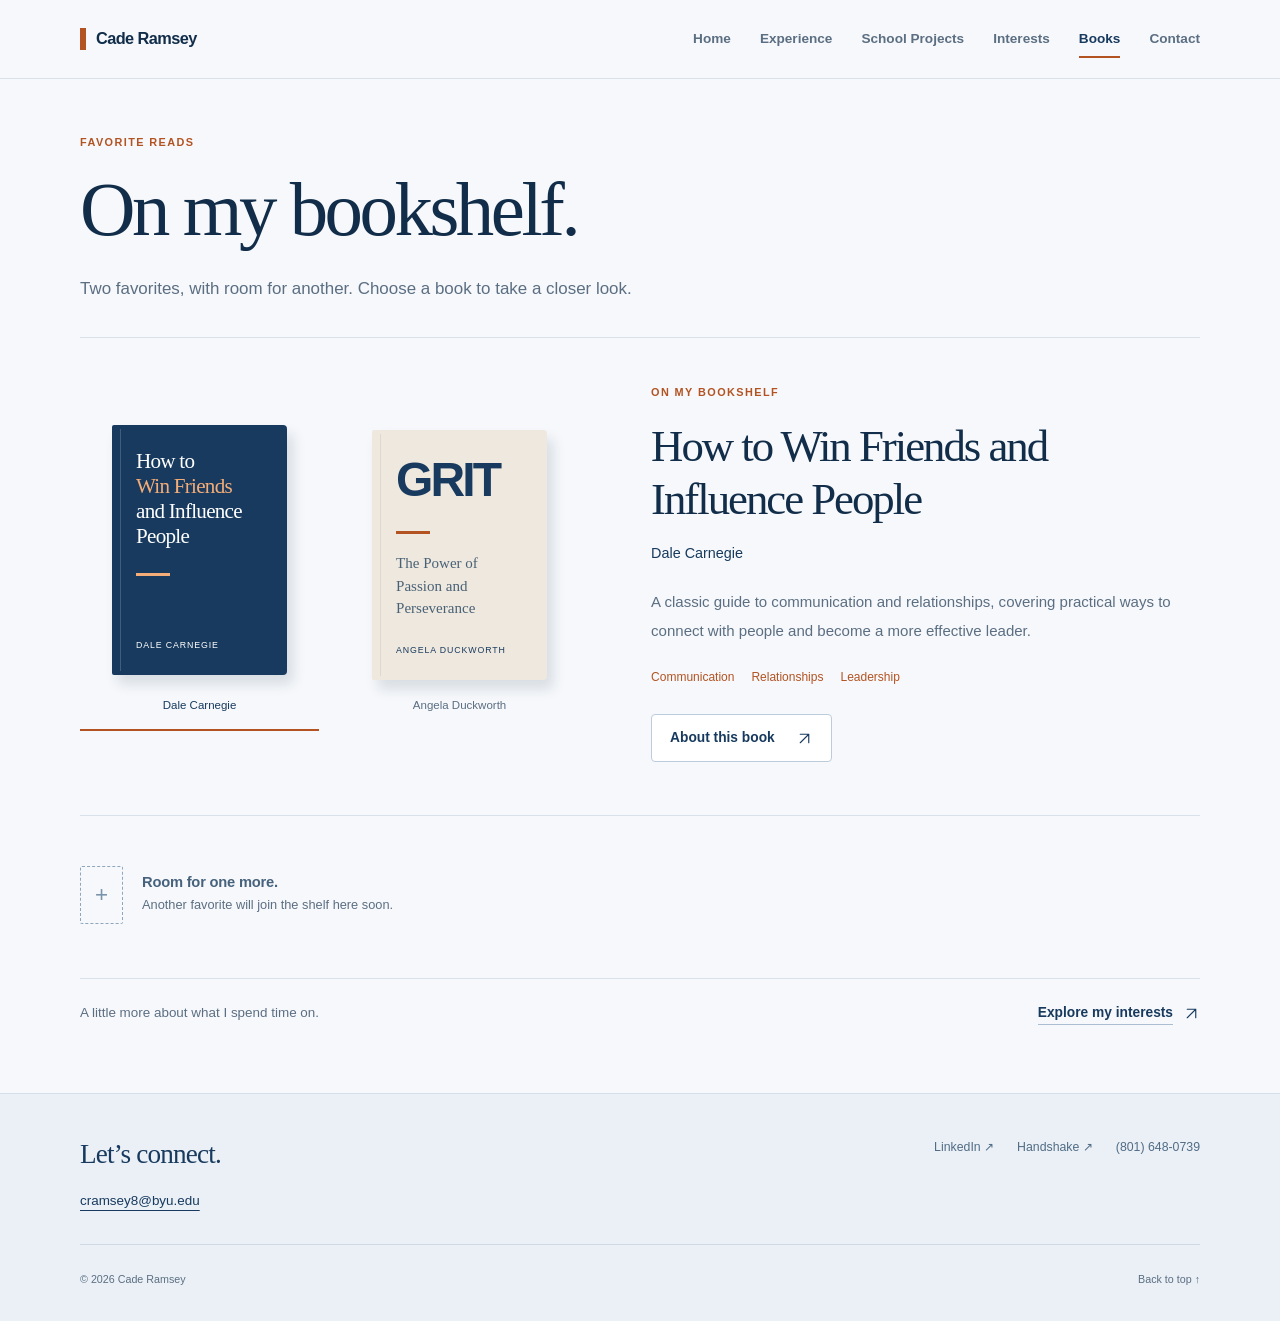
==== books.html @ 403efa2a "Add School Projects page with four placeholders and site navigation" ====
<!doctype html>
<html lang="en">
<head>
  <meta charset="utf-8">
  <meta name="viewport" content="width=device-width, initial-scale=1">
  <meta name="theme-color" content="#f6f8fb">
  <meta name="description" content="Favorite books from Cade Ramsey’s bookshelf, including How to Win Friends and Influence People and Grit.">
  <title>Books | Cade Ramsey</title>
  <link rel="stylesheet" href="styles.css?v=school-projects">
  <script src="site.js" defer></script>
</head>
<body>
  <a class="skip-link" href="#main-content">Skip to content</a>
  <header class="site-header" id="top">
    <div class="wrap header-inner">
      <a class="wordmark" href="index.html" aria-label="Cade Ramsey, home">Cade Ramsey</a>
      <button class="menu-toggle" type="button" data-menu-toggle aria-controls="site-navigation" aria-expanded="false"><span data-menu-label>Menu</span><svg class="menu-icon" viewBox="0 0 24 24" fill="none" stroke="currentColor" stroke-width="1.7" aria-hidden="true"><path d="M4 8h16"/><path d="M4 16h16"/></svg></button>
      <nav class="site-nav" id="site-navigation" aria-label="Main navigation">
          <a href="index.html">Home</a>
          <a href="experience.html">Experience</a>
          <a href="school-projects.html">School Projects</a>
          <a href="interests.html">Interests</a>
          <a href="books.html" aria-current="page">Books</a>
          <a href="#contact">Contact</a>
      </nav>
    </div>
  </header>
  <main class="wrap page-main" id="main-content">
    <div class="page-intro"><p class="eyebrow">Favorite reads</p><h1>On my bookshelf.</h1><p class="lead">Two favorites, with room for another. Choose a book to take a closer look.</p></div>
    <div class="books-layout" data-book-tabs>
      <div class="book-options" role="tablist" aria-label="Choose a favorite book">
        <button class="book-choice" type="button" id="carnegie-tab" role="tab" aria-controls="carnegie-panel" aria-selected="true" tabindex="0" aria-label="How to Win Friends and Influence People by Dale Carnegie"><span class="book-art carnegie-art" aria-hidden="true"><span class="book-cover-title">How to<br><em>Win Friends</em><br>and Influence<br>People</span><span class="cover-lines"></span><span class="book-cover-author">Dale Carnegie</span></span><span>Dale Carnegie</span></button>
        <button class="book-choice" type="button" id="grit-tab" role="tab" aria-controls="grit-panel" aria-selected="false" tabindex="-1" aria-label="Grit by Angela Duckworth"><span class="book-art grit-art" aria-hidden="true"><span class="grit-cover-title">GRIT</span><span class="cover-lines"></span><span class="grit-cover-subtitle">The Power of Passion and Perseverance</span><span class="book-cover-author">Angela Duckworth</span></span><span>Angela Duckworth</span></button>
      </div>
      <div class="book-panels">
        <section class="book-panel" id="carnegie-panel" role="tabpanel" aria-labelledby="carnegie-tab" tabindex="0"><p class="eyebrow">On my bookshelf</p><h2 id="carnegie-title">How to Win Friends and Influence People</h2><p class="book-author">Dale Carnegie</p><p class="book-description">A classic guide to communication and relationships, covering practical ways to connect with people and become a more effective leader.</p><ul class="book-themes" aria-label="Book themes"><li>Communication</li><li>Relationships</li><li>Leadership</li></ul><a class="button button-light" href="https://www.simonandschuster.com/books/How-to-Win-Friends-and-Influence-People/Dale-Carnegie/Dale-Carnegie-Books/9781982171452" target="_blank" rel="noopener noreferrer" aria-label="Read about How to Win Friends and Influence People">About this book <svg class="icon-arrow" viewBox="0 0 24 24" fill="none" stroke="currentColor" stroke-width="1.6" stroke-linecap="round" stroke-linejoin="round" aria-hidden="true"><path d="M6 18 18 6M6 6h12v12"/></svg></a></section>
        <section class="book-panel" id="grit-panel" role="tabpanel" aria-labelledby="grit-tab" tabindex="0"><p class="eyebrow">On my bookshelf</p><h2 id="grit-title">Grit</h2><p class="book-author">Angela Duckworth</p><p class="book-subtitle">The Power of Passion and Perseverance</p><p class="book-description">Angela Duckworth explores how passion and sustained effort shape progress toward long-term goals. The book brings together research and stories about perseverance.</p><ul class="book-themes" aria-label="Book themes"><li>Perseverance</li><li>Purpose</li><li>Growth</li></ul><a class="button button-light" href="https://www.angeladuckworth.com/grit/" target="_blank" rel="noopener noreferrer" aria-label="Read about Grit">About this book <svg class="icon-arrow" viewBox="0 0 24 24" fill="none" stroke="currentColor" stroke-width="1.6" stroke-linecap="round" stroke-linejoin="round" aria-hidden="true"><path d="M6 18 18 6M6 6h12v12"/></svg></a></section>
      </div>
    </div>
    <div class="book-placeholder"><div class="placeholder-book" aria-hidden="true">+</div><div><h2 id="next-book-title">Room for one more.</h2><p>Another favorite will join the shelf here soon.</p></div></div>
    <div class="page-crosslink"><p>A little more about what I spend time on.</p><a class="text-link" href="interests.html"><span>Explore my interests</span><svg class="icon-arrow" viewBox="0 0 24 24" fill="none" stroke="currentColor" stroke-width="1.6" stroke-linecap="round" stroke-linejoin="round" aria-hidden="true"><path d="M6 18 18 6M6 6h12v12"/></svg></a></div>
  </main>
  <footer class="site-footer" id="contact">
    <div class="wrap">
      <div class="footer-main">
        <div><p class="footer-title">Let’s connect.</p><a class="footer-email" href="mailto:cramsey8@byu.edu">cramsey8@byu.edu</a></div>
        <nav class="footer-links" aria-label="Contact links"><a href="https://www.linkedin.com/in/cade-ramsey" target="_blank" rel="noopener noreferrer">LinkedIn ↗</a><a href="https://byu.joinhandshake.com/profiles/m2m9yj" target="_blank" rel="noopener noreferrer">Handshake ↗</a><a href="tel:+18016480739">(801) 648-0739</a></nav>
      </div>
      <div class="footer-bottom"><span>© 2026 Cade Ramsey</span><a href="#top">Back to top ↑</a></div>
    </div>
  </footer>
  <div class="toast" data-toast role="status" aria-live="polite" aria-atomic="true" hidden></div>
</body>
</html>
---- styles.css ----
/* Cade Ramsey — shared styles for the four-page portfolio. */
:root {
  --paper: #f6f8fb;
  --white: #fff;
  --ink: #183a5e;
  --deep: #112d49;
  --body: #334b61;
  --muted: #5b6e82;
  --line: #d9e1ea;
  --blue: #e8eff7;
  --accent: #b35322;
  --accent-light: #f4ad78;
  --serif: Georgia, "Times New Roman", serif;
  --sans: -apple-system, BlinkMacSystemFont, "Segoe UI", sans-serif;
}
* { box-sizing: border-box; }
html { scroll-behavior: smooth; scroll-padding-top: 100px; }
body { margin: 0; background: var(--paper); color: var(--body); font-family: var(--sans); font-size: 16px; line-height: 1.7; -webkit-font-smoothing: antialiased; }
button, input { font: inherit; }
button, a { -webkit-tap-highlight-color: transparent; }
a { color: inherit; text-decoration-thickness: 1px; text-underline-offset: 5px; }
button { color: inherit; }
button:not(:disabled), summary { cursor: pointer; }
button:disabled { cursor: default; }
img, svg { display: block; max-width: 100%; }
[hidden] { display: none !important; }
::selection { background: #f8dcc6; color: var(--deep); }
:focus-visible { outline: 2px solid var(--accent); outline-offset: 5px; }
.wrap { width: min(1120px, calc(100% - 64px)); margin-inline: auto; }
.skip-link { position: fixed; left: 20px; top: -90px; z-index: 100; padding: 10px 16px; background: var(--white); border: 1px solid var(--ink); }
.skip-link:focus { top: 12px; }
.site-header { position: sticky; top: 0; z-index: 30; background: rgba(246,248,251,.97); border-bottom: 1px solid var(--line); transition: box-shadow .2s; }
.site-header.is-scrolled { box-shadow: 0 3px 16px rgba(17,45,73,.045); }
.header-inner { min-height: 78px; display: flex; align-items: center; justify-content: space-between; gap: 32px; }
.wordmark { display: inline-flex; align-items: center; gap: 10px; color: var(--deep); text-decoration: none; font-size: 1.02rem; font-weight: 720; letter-spacing: -.035em; white-space: nowrap; }
.wordmark::before { content: ""; width: 6px; height: 22px; background: var(--accent); }
.site-nav { display: flex; align-items: center; gap: 29px; }
.site-nav a { position: relative; padding: 25px 0; color: var(--muted); text-decoration: none; font-size: .85rem; font-weight: 550; }
.site-nav a::after { content: ""; position: absolute; left: 0; right: 0; bottom: 18px; height: 2px; background: var(--accent); transform: scaleX(0); transform-origin: left; transition: transform .2s; }
.site-nav a:hover, .site-nav a[aria-current="page"] { color: var(--ink); }
.site-nav a:hover::after, .site-nav a[aria-current="page"]::after { transform: scaleX(1); }
.menu-toggle { display: none; align-items: center; gap: 9px; padding: 8px 0 8px 12px; border: 0; background: transparent; color: var(--ink); font-size: .83rem; }
.menu-toggle svg { width: 19px; height: 19px; }
.menu-icon path { transform-origin: center; transition: transform .2s; }
.menu-toggle[aria-expanded="true"] .menu-icon path:first-child { transform: translateY(4px) rotate(45deg); }
.menu-toggle[aria-expanded="true"] .menu-icon path:last-child { transform: translateY(-4px) rotate(-45deg); }
.eyebrow { margin: 0 0 18px; color: var(--accent); font-size: .68rem; font-weight: 750; text-transform: uppercase; letter-spacing: .13em; }
h1, h2, h3, p { margin-top: 0; }
h1, h2 { color: var(--deep); font-family: var(--serif); font-weight: 400; letter-spacing: -.045em; }
h1 { margin-bottom: 22px; font-size: clamp(3.1rem, 6.5vw, 5.6rem); line-height: 1.06; }
h2 { font-size: clamp(1.9rem, 3.7vw, 2.7rem); line-height: 1.18; }
h3 { color: var(--ink); font-size: 1.08rem; font-weight: 650; letter-spacing: -.02em; line-height: 1.4; }
.lead { color: var(--muted); font-size: 1.06rem; line-height: 1.85; }
.text-link, .arrow-link { display: inline-flex; align-items: center; gap: 10px; color: var(--ink); font-size: .86rem; font-weight: 650; text-decoration: none; }
.text-link span:first-child { border-bottom: 1px solid #abbdd0; }
.icon-arrow { width: 17px; height: 17px; flex: 0 0 17px; transition: transform .2s; }
a:hover > .icon-arrow, button:hover > .icon-arrow { transform: translate(3px, -2px); }
.button { display: inline-flex; align-items: center; justify-content: center; gap: 21px; min-height: 47px; padding: 11px 18px; border: 1px solid var(--ink); border-radius: 4px; background: var(--ink); color: white; font-size: .86rem; font-weight: 650; text-decoration: none; transition: background .2s, transform .2s, box-shadow .2s; }
.button:hover { background: var(--deep); box-shadow: 0 4px 0 #e2e9f1; transform: translateY(-2px); }
.button:active { transform: translateY(0); box-shadow: none; }
.button-light { background: white; color: var(--ink); border-color: #bdccdb; }
.button-light:hover { background: #eef3f8; }
.button-orange { background: var(--accent-light); border-color: var(--accent-light); color: var(--deep); }
.button-orange:hover { background: #ffbf8f; box-shadow: 0 4px 0 rgba(0,0,0,.12); }
.home-hero { display: grid; grid-template-columns: minmax(0, 1.15fr) minmax(0, .85fr); gap: clamp(40px, 7vw, 96px); align-items: center; padding: 66px 0 52px; }
.home-hero h1 { font-size: clamp(3.6rem, 7vw, 6.2rem); }
.home-hero h1 span { color: var(--ink); }
.home-hero .lead { max-width: 510px; margin-bottom: 26px; font-size: 1rem; }
.home-role { margin: 0 0 18px; color: var(--ink); font-size: 1.16rem; line-height: 1.5; font-weight: 550; letter-spacing: -.02em; }
.portrait { width: min(100%, 380px); min-width: 0; margin: 0; align-self: center; justify-self: end; }
.portrait img { width: 100%; height: auto; max-height: 475px; aspect-ratio: 4 / 5; object-fit: cover; object-position: center 27%; border-radius: 3px; background: #d9e1e8; }
.portrait figcaption { display: flex; justify-content: space-between; gap: 15px; padding-top: 12px; color: var(--muted); font-size: .69rem; }
.portrait figcaption span:last-child { color: var(--accent); }
.home-contact { margin-top: 27px; }
.profile-links { display: flex; flex-wrap: wrap; gap: 10px; }
.profile-link { display: inline-flex; align-items: center; gap: 10px; min-height: 44px; padding: 8px 13px; border: 1px solid var(--line); border-radius: 4px; background: white; color: var(--ink); font-size: .79rem; font-weight: 650; text-decoration: none; transition: border-color .2s, transform .2s; }
.profile-link:hover { border-color: var(--accent); transform: translateY(-2px); }
.brand-icon { width: 23px; height: 23px; flex: 0 0 23px; }
.handshake-icon { border-radius: 3px; }
.direct-contact { display: flex; flex-wrap: wrap; align-items: center; gap: 5px 20px; margin-top: 14px; }
.email-group { display: inline-flex; align-items: center; min-width: 0; }
.direct-link { display: inline-flex; align-items: center; gap: 8px; min-height: 42px; color: var(--muted); font-size: .78rem; text-decoration: none; }
.direct-link:hover { color: var(--ink); text-decoration: underline; }
.direct-link span { overflow-wrap: anywhere; }
.small-icon { width: 16px; height: 16px; flex: 0 0 16px; fill: none; stroke: currentColor; stroke-width: 1.7; stroke-linecap: round; stroke-linejoin: round; }
.copy-email { display: none; align-items: center; justify-content: center; min-width: 43px; min-height: 43px; margin-left: 4px; padding: 8px; border: 0; background: transparent; color: var(--muted); font-size: .67rem; }
.js .copy-email { display: inline-flex; }
.copy-email:hover { color: var(--accent); }
.context-strip { display: grid; grid-template-columns: 1.65fr 1fr 1fr; gap: 28px; margin: 0; padding: 24px 0; border-block: 1px solid var(--line); }
.context-strip dt { margin-bottom: 3px; color: var(--muted); font-size: .66rem; letter-spacing: .07em; text-transform: uppercase; }
.context-strip dd { margin: 0; color: var(--ink); font-size: .89rem; font-weight: 550; }
.home-section { padding-top: 58px; }
.section-heading { display: flex; align-items: end; justify-content: space-between; flex-wrap: wrap; gap: 16px; margin-bottom: 24px; }
.section-heading h2 { margin: 0; }
.section-heading p { margin: 0; color: var(--muted); font-size: .84rem; }
.work-list { border-top: 1px solid var(--line); }
.work-link { display: grid; grid-template-columns: 108px 1fr 24px; align-items: center; gap: 20px; padding: 25px 12px 25px 0; border-bottom: 1px solid var(--line); text-decoration: none; transition: background .2s, padding .2s; }
.work-link:hover { background: var(--blue); padding-left: 12px; }
.work-year { color: var(--muted); font-size: .78rem; }
.work-name { display: block; color: var(--ink); font-size: 1.03rem; font-weight: 650; }
.work-role { display: block; margin-top: 3px; color: var(--muted); font-size: .83rem; }
.elsewhere { display: grid; grid-template-columns: 1fr 1fr; gap: 42px; margin: 48px 0 64px; }
.elsewhere-link { display: block; padding-top: 23px; border-top: 2px solid var(--ink); text-decoration: none; }
.elsewhere-link .eyebrow { margin-bottom: 12px; }
.elsewhere-link h2 { display: flex; align-items: center; justify-content: space-between; gap: 20px; margin-bottom: 12px; font-size: 2rem; }
.elsewhere-link p:last-child { max-width: 390px; margin-bottom: 0; color: var(--muted); font-size: .9rem; }
.elsewhere-link:hover h2 { color: var(--accent); }
.page-main { padding-top: 54px; padding-bottom: 68px; }
.page-intro { max-width: 760px; margin-bottom: 33px; }
.page-intro h1 { font-size: clamp(3rem, 6vw, 4.9rem); }
.page-intro .lead { max-width: 680px; margin-bottom: 0; }
.filter-bar { display: flex; flex-wrap: wrap; align-items: center; justify-content: space-between; gap: 13px 22px; padding: 18px 0; border-block: 1px solid var(--line); }
.filter-options { display: none; flex-wrap: wrap; gap: 5px; }
.js .filter-options { display: flex; }
.filter-button { min-height: 40px; padding: 8px 13px; border: 1px solid transparent; border-radius: 4px; background: transparent; color: var(--muted); font-size: .78rem; font-weight: 550; transition: background .18s, color .18s; }
.filter-button:hover { color: var(--ink); background: var(--blue); }
.filter-button[aria-pressed="true"] { background: var(--ink); color: white; }
.filter-count { color: var(--muted); font-size: .72rem; }
.experience-toolbar { display: flex; align-items: center; justify-content: space-between; gap: 20px; padding-top: 16px; }
.quiet-button { min-height: 40px; padding: 6px 0; border: 0; background: transparent; color: var(--ink); font-size: .75rem; text-decoration: underline; text-underline-offset: 4px; }
[data-expand-all] { display: none; }
.js [data-expand-all] { display: inline-block; }
.experience-list { margin-top: 9px; }
.experience-row { display: grid; grid-template-columns: 185px minmax(0,1fr); gap: 42px; padding: 34px 0 37px; border-bottom: 1px solid var(--line); scroll-margin-top: 105px; }
.role-figure { margin: 0; }
.role-art { padding: 5px 8px; background: var(--blue); border-radius: 3px; }
.role-art svg { width: 100%; height: auto; }
.role-figure figcaption { padding-top: 16px; }
.role-figure strong { display: block; color: var(--ink); font-family: var(--serif); font-size: 2rem; font-weight: 400; line-height: 1.1; }
.role-figure figcaption span { display: block; max-width: 180px; margin-top: 6px; color: var(--muted); font-size: .73rem; line-height: 1.6; }
.role-head { display: flex; align-items: start; justify-content: space-between; flex-wrap: wrap; gap: 9px 22px; }
.role-org { margin-bottom: 6px; color: var(--accent); font-size: .77rem; font-weight: 650; }
.role-head h2 { margin: 0; font-size: clamp(1.45rem, 2.4vw, 2rem); line-height: 1.22; }
.role-dates { padding-top: 2px; color: var(--muted); font-size: .74rem; white-space: nowrap; }
.role-location { margin: 9px 0 16px; color: var(--muted); font-size: .72rem; }
.role-intro { max-width: 760px; margin-bottom: 14px; color: #50667c; font-size: .91rem; line-height: 1.85; }
details > summary { display: flex; align-items: center; justify-content: space-between; gap: 16px; min-height: 43px; list-style: none; color: var(--ink); font-size: .8rem; font-weight: 650; }
details > summary::-webkit-details-marker { display: none; }
summary .disclosure-icon { width: 16px; height: 16px; flex: 0 0 16px; transition: transform .2s; }
details[open] > summary .disclosure-icon { transform: rotate(45deg); }
.details-body { padding: 13px 0 3px; }
.details-body h3 { margin: 0 0 13px; font-size: .87rem; }
.contributions { padding-left: 18px; margin: 0; color: #52687e; font-size: .84rem; }
.contributions li { margin-bottom: 11px; padding-left: 3px; line-height: 1.8; }
.contributions li::marker { color: var(--accent); }
.contributions strong { color: #334e68; font-weight: 650; }
.skills-used { margin: 16px 0 0; color: var(--muted); font-size: .71rem; line-height: 1.7; }
.skills-used span { color: var(--ink); font-weight: 600; }
.education-block { padding-top: 52px; }
.education-grid { display: grid; grid-template-columns: 1.2fr .8fr; gap: 50px; margin-top: 24px; }
.education-grid h3 { margin-bottom: 7px; }
.education-grid p { color: var(--muted); font-size: .88rem; }
.education-grid .degree { margin-bottom: 5px; color: var(--ink); }
.education-extra { margin-top: 20px; border-top: 1px solid var(--line); }
.education-extra p { margin: 12px 0; font-size: .83rem; }
.tool-list { margin: 16px 0 0; }
.tool-list dt { margin-top: 15px; color: var(--ink); font-size: .76rem; font-weight: 650; }
.tool-list dd { margin: 4px 0 0; color: var(--muted); font-size: .85rem; }
.section-nav { display: flex; flex-wrap: wrap; gap: 24px; padding: 0 0 21px; margin-bottom: 36px; border-bottom: 1px solid var(--line); }
.section-nav a { color: var(--muted); font-size: .8rem; text-decoration: none; }
.section-nav a:hover { color: var(--accent); text-decoration: underline; }
.interest-section { padding-bottom: 48px; scroll-margin-top: 100px; }
.section-copy { max-width: 720px; margin-bottom: 25px; }
.section-copy h2 { margin-bottom: 16px; }
.section-copy p { color: var(--muted); font-size: .93rem; }
.project-list { display: grid; grid-template-columns: repeat(3,minmax(0,1fr)); gap: 22px; margin-top: 23px; }
.project-item { min-width: 0; padding: 0 0 22px; border-bottom: 1px solid #bdccda; }
.project-art { display: grid; place-items: center; height: 147px; margin-bottom: 22px; overflow: hidden; background: #e8eff7; border-radius: 3px; }
.project-art svg { width: 100%; height: 100%; }
.project-item h3 { margin-bottom: 9px; }
.project-item > p { margin-bottom: 12px; color: var(--muted); font-size: .85rem; }
.project-item details p { margin: 4px 0 14px; color: var(--muted); font-size: .84rem; }
.project-item .text-link { margin-top: 14px; font-size: .77rem; }
.school-project-grid { grid-template-columns: repeat(2, minmax(0, 1fr)); gap: 30px 34px; }
.school-project-card .project-art { border: 1px dashed #c6d3e0; background: #edf2f8; }
.school-project-status { display: inline-block; margin-bottom: 8px; color: var(--muted); font-size: .68rem; font-weight: 600; letter-spacing: .07em; text-transform: uppercase; }
.story-grid { display: grid; grid-template-columns: 1.15fr .85fr; gap: 65px; align-items: center; padding-top: 39px; border-top: 1px solid var(--line); }
.story-grid h2 { margin-bottom: 20px; }
.story-grid p { max-width: 590px; color: var(--muted); font-size: .94rem; }
.history-illustration { align-self: end; overflow: hidden; border-radius: 3px; background: var(--blue); }
.history-illustration svg { width: 100%; height: auto; }
.running-section { display: grid; grid-template-columns: 1.15fr .85fr; gap: 60px; align-items: center; padding: 37px 40px; border-radius: 4px; background: var(--ink); color: white; scroll-margin-top: 100px; }
.running-section .eyebrow { color: var(--accent-light); }
.running-section h2 { color: white; margin-bottom: 17px; font-size: 2.4rem; }
.running-section p { margin-bottom: 22px; color: #d7e1ec; font-size: .9rem; }
.running-facts { display: grid; grid-template-columns: 1fr 1fr; gap: 18px; margin: 0; padding-block: 23px; border-block: 1px solid #59728b; }
.running-facts dt { color: #d7e1ec; font-size: .72rem; }
.running-facts dd { margin: 6px 0 0; font-family: var(--serif); font-size: 2.2rem; line-height: 1.1; }
.running-facts dd span { color: #d7e1ec; font-family: var(--sans); font-size: .76rem; }
.running-note { margin: 17px 0 0 !important; font-size: .75rem !important; }
.books-layout { display: grid; grid-template-columns: 1fr 1.1fr; gap: 72px; align-items: center; padding: 30px 0 38px; border-top: 1px solid var(--line); border-bottom: 1px solid var(--line); }
.book-options { display: grid; grid-template-columns: 1fr 1fr; gap: 21px; }
.book-choice { display: flex; flex-direction: column; align-items: center; gap: 16px; min-width: 0; padding: 16px 2px 13px; border: 0; border-bottom: 2px solid transparent; background: transparent; color: var(--muted); font-size: .72rem; text-align: center; transition: border-color .2s, color .2s; }
.book-choice:hover { color: var(--ink); }
.book-choice[aria-selected="true"] { color: var(--ink); border-bottom-color: var(--accent); }
.book-art { position: relative; display: flex; flex-direction: column; width: 175px; height: 250px; max-width: 100%; padding: 24px 20px 22px 24px; border-radius: 2px 4px 4px 2px; box-shadow: 6px 9px 13px rgba(17,45,73,.13); text-align: left; transition: transform .25s; }
.book-art::before { content: ""; position: absolute; left: 8px; top: 4px; bottom: 4px; width: 1px; background: rgba(255,255,255,.18); }
.book-choice:hover .book-art { transform: translateY(-6px); }
.book-choice[aria-selected="true"] .book-art { transform: translateY(-5px); }
.carnegie-art { color: white; background: var(--ink); }
.book-cover-title { font-family: var(--serif); font-size: 1.32rem; line-height: 1.18; letter-spacing: -.035em; }
.book-cover-title em { color: var(--accent-light); font-style: normal; }
.book-cover-author { margin-top: auto; font-family: var(--sans); font-size: .55rem; letter-spacing: .1em; text-transform: uppercase; }
.cover-lines { width: 34px; height: 3px; margin-top: 24px; background: var(--accent-light); }
.grit-art { color: var(--ink); background: #eee8df; }
.grit-art::before { background: rgba(17,45,73,.08); }
.grit-cover-title { color: var(--ink); font-size: 3rem; font-weight: 800; line-height: 1.1; letter-spacing: -.06em; }
.grit-cover-subtitle { margin-top: 18px; color: #496175; font-family: var(--serif); font-size: .94rem; line-height: 1.5; }
.grit-art .cover-lines { background: var(--accent); }
.book-panel { min-width: 0; padding-block: 15px; }
.book-panel h2 { max-width: 520px; margin-bottom: 16px; font-size: clamp(2rem,3.5vw,2.8rem); }
.book-author { color: var(--ink); font-size: .9rem; }
.book-subtitle { color: var(--muted); font-family: var(--serif); font-size: 1.15rem; }
.book-panel .book-description { margin: 22px 0; color: var(--muted); font-size: .94rem; line-height: 1.9; }
.book-themes { display: flex; flex-wrap: wrap; gap: 7px 17px; padding: 0; margin: 0 0 27px; list-style: none; color: var(--accent); font-size: .75rem; }
.books-layout:not(.is-ready) .book-options { display: none; }
.books-layout:not(.is-ready) { grid-template-columns: 1fr; }
.books-layout:not(.is-ready) .book-panel + .book-panel { border-top: 1px solid var(--line); }
.book-placeholder { display: flex; align-items: center; gap: 19px; margin-top: 28px; padding: 22px 0; color: var(--muted); }
.placeholder-book { display: grid; place-items: center; width: 43px; height: 58px; flex: 0 0 43px; border: 1px dashed #8fa6bc; border-radius: 2px; color: #7a93ab; font-size: 1.4rem; font-weight: 300; }
.book-placeholder h2 { margin: 0 0 3px; color: #47627d; font-family: var(--sans); font-size: .92rem; font-weight: 600; letter-spacing: -.015em; }
.book-placeholder p { margin: 0; font-size: .8rem; }
.page-crosslink { display: flex; align-items: center; justify-content: space-between; flex-wrap: wrap; gap: 18px; margin-top: 32px; padding-top: 22px; border-top: 1px solid var(--line); }
.page-crosslink p { margin: 0; color: var(--muted); font-size: .84rem; }
.site-footer { padding: 37px 0 24px; background: #eaf0f6; border-top: 1px solid #d5e0eb; scroll-margin-top: 90px; }
.footer-main { display: flex; align-items: start; justify-content: space-between; gap: 32px; }
.footer-title { margin: 0 0 9px; color: var(--ink); font-family: var(--serif); font-size: 1.7rem; letter-spacing: -.03em; }
.footer-email { color: var(--ink); font-size: .84rem; }
.footer-links { display: flex; flex-wrap: wrap; gap: 12px 23px; margin-top: 6px; }
.footer-links a { color: #516c85; font-size: .77rem; text-decoration: none; }
.footer-links a:hover { color: var(--accent); text-decoration: underline; }
.footer-bottom { display: flex; align-items: center; justify-content: space-between; gap: 20px; margin-top: 30px; padding-top: 17px; border-top: 1px solid #cfdae5; color: var(--muted); font-size: .67rem; }
.footer-bottom a { display: inline-flex; align-items: center; min-height: 35px; color: var(--muted); text-decoration: none; }
.footer-bottom a:hover { color: var(--ink); }
.toast { position: fixed; z-index: 100; left: 50%; bottom: 25px; width: max-content; max-width: calc(100% - 32px); transform: translateX(-50%); padding: 12px 20px; border-radius: 4px; background: var(--deep); color: white; box-shadow: 0 5px 20px rgba(17,45,73,.18); font-size: .82rem; text-align: center; }
@media (max-width: 1000px) {
  .home-hero { gap: 42px; }
  .site-nav { gap: 22px; }
  .experience-row { grid-template-columns: 160px minmax(0,1fr); gap: 28px; }
  .books-layout { gap: 38px; }
  .book-art { width: 155px; padding: 21px 17px 19px 21px; height: 230px; }
  .book-cover-title { font-size: 1.22rem; }
  .story-grid { gap: 38px; }
}
@media (max-width: 800px) {
  .wrap { width: min(1120px, calc(100% - 42px)); }
  .header-inner { min-height: 67px; flex-wrap: wrap; gap: 0 25px; }
  .site-nav { flex: 0 0 100%; gap: 22px; padding-bottom: 12px; flex-wrap: wrap; }
  .site-nav a { padding: 9px 0; }
  .site-nav a::after { bottom: 3px; }
  .js .menu-toggle { display: inline-flex; }
  .js .site-nav { display: none; }
  .js .site-nav.is-open { display: flex; }
  .home-hero { padding-top: 43px; grid-template-columns: minmax(0, 1.1fr) minmax(0, .9fr); gap: 30px; }
  .home-hero h1 { font-size: 4rem; }
  .portrait { align-self: center; }
  .portrait figcaption { flex-direction: column; gap: 2px; }
  .context-strip { grid-template-columns: 1.5fr 1fr; }
  .context-strip > div:last-child { grid-column: 1 / -1; }
  .experience-row { grid-template-columns: 135px minmax(0,1fr); gap: 25px; }
  .project-list { gap: 20px; }
  .education-grid { gap: 30px; }
  .running-section { gap: 30px; padding: 30px; }
  .running-section h2 { font-size: 2rem; }
  .books-layout { grid-template-columns: 1fr; gap: 30px; }
  .book-options { max-width: 430px; width: 100%; margin-inline: auto; }
  .book-art { width: 175px; height: 240px; padding: 23px 20px 21px 24px; }
  .book-cover-title { font-size: 1.3rem; }
  .book-panel { padding-block: 8px; }
}
@media (max-width: 620px) {
  html { scroll-padding-top: 85px; }
  .wrap { width: calc(100% - 40px); }
  .home-hero { grid-template-columns: 1fr; gap: 35px; padding: 37px 0 32px; }
  .home-hero h1 { font-size: clamp(3.2rem, 13vw, 4.3rem); margin-bottom: 20px; }
  .eyebrow { margin-bottom: 15px; font-size: .62rem; }
  .home-role { font-size: 1.08rem; }
  .home-hero .lead { font-size: .95rem; }
  .home-contact { margin-top: 22px; }
  .portrait { width: min(100%, 320px); justify-self: center; }
  .portrait img { aspect-ratio: 1 / 1; object-position: center 22%; }
  .portrait figcaption { flex-direction: row; }
  .context-strip { grid-template-columns: 1fr 1fr; gap: 20px 15px; }
  .context-strip > div:first-child { grid-column: 1 / -1; }
  .context-strip > div:last-child { grid-column: auto; }
  .context-strip dd { font-size: .82rem; }
  .home-section { padding-top: 38px; }
  .section-heading { align-items: start; gap: 12px; margin-bottom: 20px; }
  .section-heading h2 { font-size: 1.9rem; }
  .work-link { grid-template-columns: 1fr 20px; gap: 5px 14px; padding-block: 19px; }
  .work-year { grid-column: 1; font-size: .7rem; }
  .work-link > div { grid-column: 1; }
  .work-link > svg { grid-column: 2; grid-row: 1 / span 2; }
  .work-name { font-size: .95rem; }
  .work-role { font-size: .78rem; }
  .elsewhere { grid-template-columns: 1fr; gap: 30px; margin: 36px 0 45px; }
  .elsewhere-link h2 { font-size: 1.85rem; }
  .page-main { padding-top: 35px; padding-bottom: 45px; }
  .page-intro h1 { font-size: clamp(2.9rem,12vw,3.8rem); }
  .lead { font-size: .97rem; }
  .filter-bar { gap: 11px; padding-block: 14px; }
  .filter-button { padding-inline: 10px; font-size: .74rem; }
  .experience-toolbar { align-items: start; padding-top: 10px; gap: 5px 15px; }
  .experience-toolbar .filter-count { padding-top: 12px; }
  .experience-row { grid-template-columns: 1fr; gap: 21px; padding-block: 27px; }
  .role-figure { display: grid; grid-template-columns: 110px 1fr; align-items: center; gap: 22px; }
  .role-figure figcaption { padding-top: 0; }
  .role-figure strong { font-size: 1.9rem; }
  .role-figure figcaption span { max-width: 200px; font-size: .7rem; }
  .role-head { gap: 9px; }
  .role-head h2 { font-size: 1.55rem; }
  .role-org { font-size: .74rem; }
  .role-dates { font-size: .7rem; }
  .role-intro { font-size: .88rem; }
  .contributions { font-size: .82rem; }
  .education-grid { grid-template-columns: 1fr; gap: 29px; }
  .education-block { padding-top: 35px; }
  .section-nav { gap: 15px 22px; margin-bottom: 28px; }
  .section-nav a { font-size: .75rem; }
  .section-copy p { font-size: .89rem; }
  .project-list { grid-template-columns: 1fr; gap: 29px; }
  .project-art { height: 150px; }
  .project-item > p { font-size: .88rem; }
  .interest-section { padding-bottom: 35px; }
  .story-grid { grid-template-columns: 1fr; gap: 20px; padding-top: 30px; }
  .story-grid h2 { font-size: 2rem; }
  .story-grid p { font-size: .9rem; }
  .history-illustration { max-width: 420px; width: 100%; justify-self: center; }
  .running-section { grid-template-columns: 1fr; gap: 26px; padding: 28px 24px; }
  .running-section h2 { font-size: 2rem; }
  .running-section p { font-size: .87rem; }
  .running-facts { padding-block: 19px; }
  .running-facts dd { font-size: 2rem; }
  .book-options { gap: 12px; }
  .book-art { width: 153px; max-width: 100%; height: 225px; padding: 22px 15px 20px 20px; }
  .book-cover-title { font-size: 1.15rem; }
  .book-cover-author { font-size: .49rem; }
  .grit-cover-title { font-size: 2.65rem; }
  .grit-cover-subtitle { font-size: .85rem; }
  .book-choice { font-size: .65rem; }
  .book-panel h2 { font-size: 2rem; }
  .book-panel .book-description { font-size: .9rem; }
  .book-placeholder { align-items: start; }
  .footer-main { flex-direction: column; gap: 22px; }
  .footer-links { gap: 12px 20px; }
  .footer-bottom { margin-top: 25px; }
}
@media (max-width: 380px) {
  .book-art { padding: 20px 12px 20px 18px; height: 215px; }
  .book-cover-title { font-size: 1.02rem; }
  .book-cover-author { font-size: .45rem; }
  .grit-cover-subtitle { font-size: .79rem; }
}
@media (prefers-reduced-motion: reduce) {
  html { scroll-behavior: auto; }
  *, *::before, *::after { animation-duration: .01ms !important; animation-iteration-count: 1 !important; transition-duration: .01ms !important; }
}
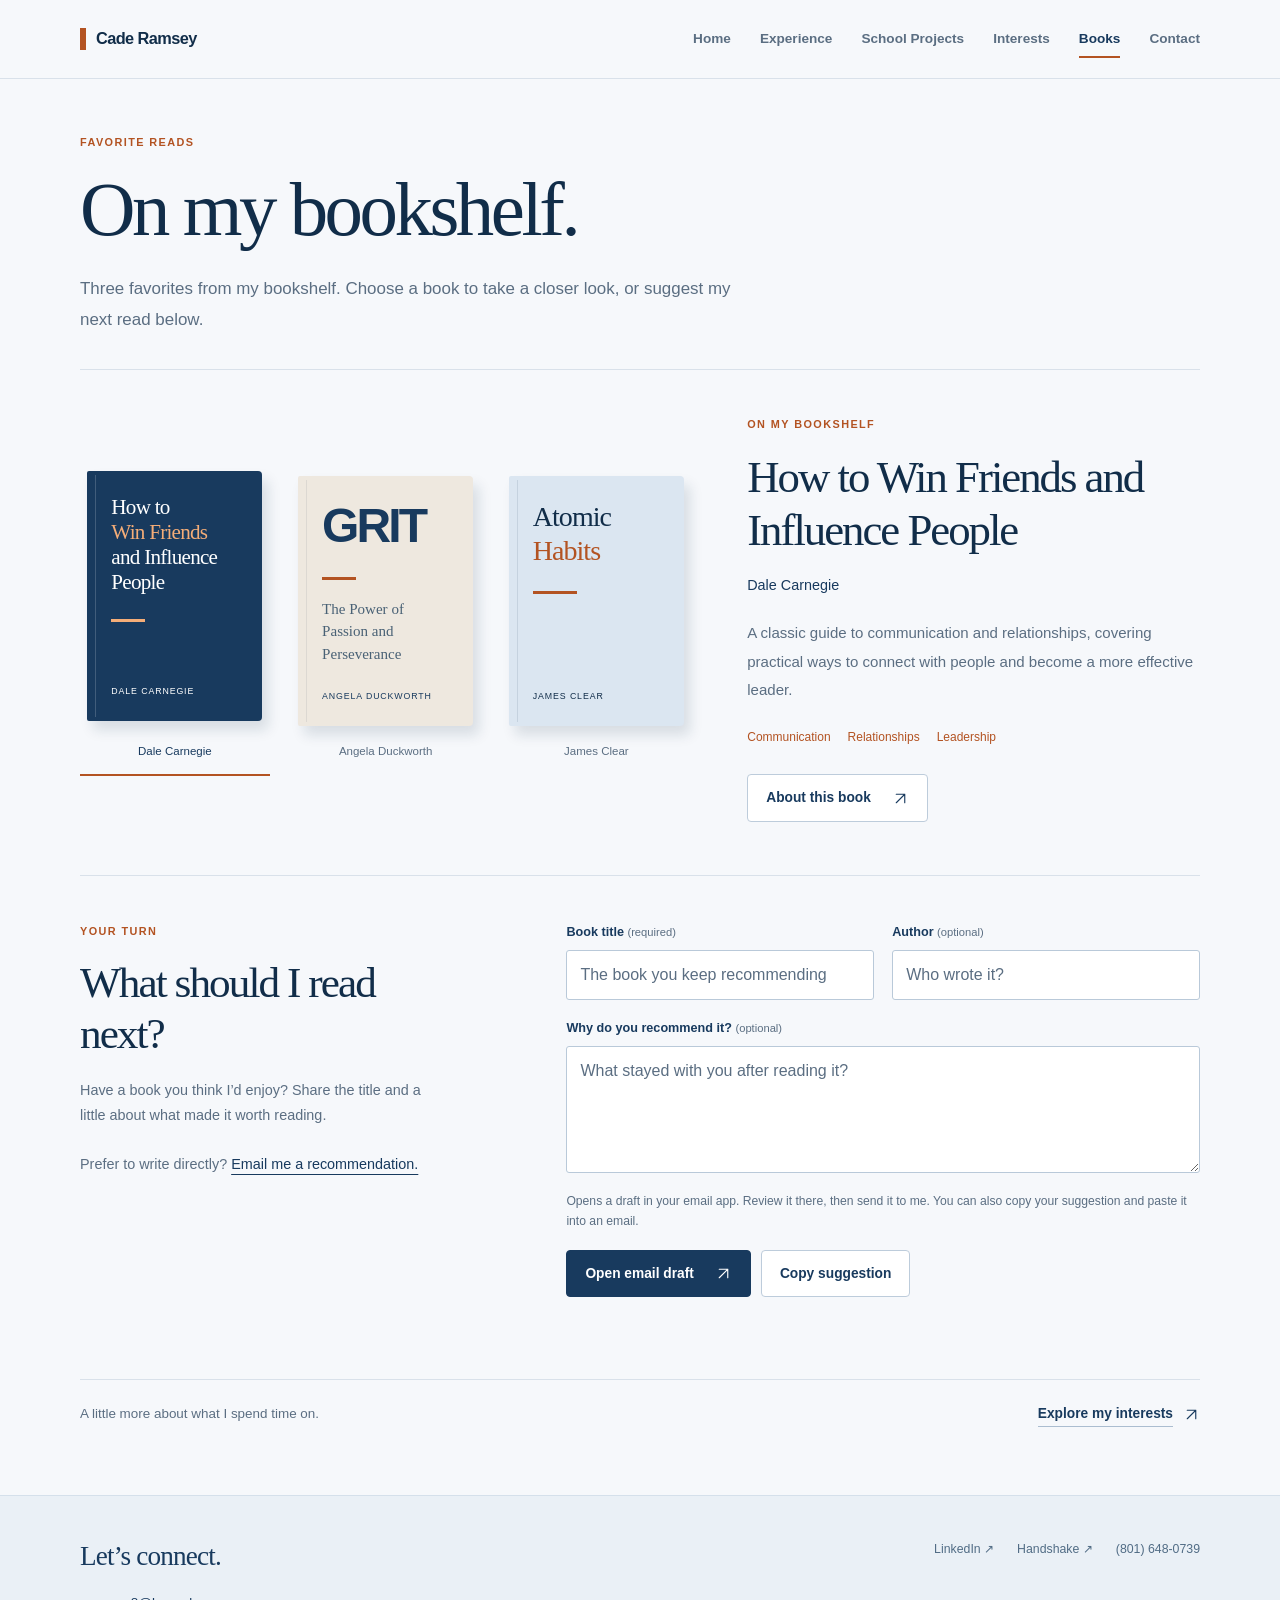
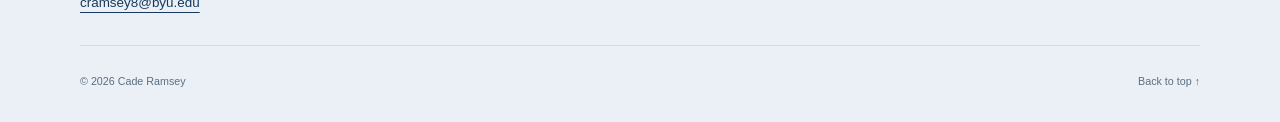
==== commit 77c971c9: "Add Atomic Habits and an email-based book suggestion form" ====
--- a/books.html
+++ b/books.html
@@ -4,10 +4,10 @@
   <meta charset="utf-8">
   <meta name="viewport" content="width=device-width, initial-scale=1">
   <meta name="theme-color" content="#f6f8fb">
-  <meta name="description" content="Favorite books from Cade Ramsey’s bookshelf, including How to Win Friends and Influence People and Grit.">
+  <meta name="description" content="Explore Cade Ramsey’s favorite books: How to Win Friends and Influence People, Grit, and Atomic Habits. Share a suggestion for his next read.">
   <title>Books | Cade Ramsey</title>
-  <link rel="stylesheet" href="styles.css?v=school-projects">
-  <script src="site.js" defer></script>
+  <link rel="stylesheet" href="styles.css?v=books-suggestions">
+  <script src="site.js?v=books-suggestions" defer></script>
 </head>
 <body>
   <a class="skip-link" href="#main-content">Skip to content</a>
@@ -26,18 +26,33 @@
     </div>
   </header>
   <main class="wrap page-main" id="main-content">
-    <div class="page-intro"><p class="eyebrow">Favorite reads</p><h1>On my bookshelf.</h1><p class="lead">Two favorites, with room for another. Choose a book to take a closer look.</p></div>
+    <div class="page-intro"><p class="eyebrow">Favorite reads</p><h1>On my bookshelf.</h1><p class="lead">Three favorites from my bookshelf. Choose a book to take a closer look, or suggest my next read below.</p></div>
     <div class="books-layout" data-book-tabs>
       <div class="book-options" role="tablist" aria-label="Choose a favorite book">
         <button class="book-choice" type="button" id="carnegie-tab" role="tab" aria-controls="carnegie-panel" aria-selected="true" tabindex="0" aria-label="How to Win Friends and Influence People by Dale Carnegie"><span class="book-art carnegie-art" aria-hidden="true"><span class="book-cover-title">How to<br><em>Win Friends</em><br>and Influence<br>People</span><span class="cover-lines"></span><span class="book-cover-author">Dale Carnegie</span></span><span>Dale Carnegie</span></button>
         <button class="book-choice" type="button" id="grit-tab" role="tab" aria-controls="grit-panel" aria-selected="false" tabindex="-1" aria-label="Grit by Angela Duckworth"><span class="book-art grit-art" aria-hidden="true"><span class="grit-cover-title">GRIT</span><span class="cover-lines"></span><span class="grit-cover-subtitle">The Power of Passion and Perseverance</span><span class="book-cover-author">Angela Duckworth</span></span><span>Angela Duckworth</span></button>
+        <button class="book-choice" type="button" id="atomic-habits-tab" role="tab" aria-controls="atomic-habits-panel" aria-selected="false" tabindex="-1" aria-label="Atomic Habits by James Clear"><span class="book-art atomic-art" aria-hidden="true"><span class="book-cover-title">Atomic<br><em>Habits</em></span><span class="cover-lines"></span><span class="book-cover-author">James Clear</span></span><span>James Clear</span></button>
       </div>
       <div class="book-panels">
         <section class="book-panel" id="carnegie-panel" role="tabpanel" aria-labelledby="carnegie-tab" tabindex="0"><p class="eyebrow">On my bookshelf</p><h2 id="carnegie-title">How to Win Friends and Influence People</h2><p class="book-author">Dale Carnegie</p><p class="book-description">A classic guide to communication and relationships, covering practical ways to connect with people and become a more effective leader.</p><ul class="book-themes" aria-label="Book themes"><li>Communication</li><li>Relationships</li><li>Leadership</li></ul><a class="button button-light" href="https://www.simonandschuster.com/books/How-to-Win-Friends-and-Influence-People/Dale-Carnegie/Dale-Carnegie-Books/9781982171452" target="_blank" rel="noopener noreferrer" aria-label="Read about How to Win Friends and Influence People">About this book <svg class="icon-arrow" viewBox="0 0 24 24" fill="none" stroke="currentColor" stroke-width="1.6" stroke-linecap="round" stroke-linejoin="round" aria-hidden="true"><path d="M6 18 18 6M6 6h12v12"/></svg></a></section>
         <section class="book-panel" id="grit-panel" role="tabpanel" aria-labelledby="grit-tab" tabindex="0"><p class="eyebrow">On my bookshelf</p><h2 id="grit-title">Grit</h2><p class="book-author">Angela Duckworth</p><p class="book-subtitle">The Power of Passion and Perseverance</p><p class="book-description">Angela Duckworth explores how passion and sustained effort shape progress toward long-term goals. The book brings together research and stories about perseverance.</p><ul class="book-themes" aria-label="Book themes"><li>Perseverance</li><li>Purpose</li><li>Growth</li></ul><a class="button button-light" href="https://www.angeladuckworth.com/grit/" target="_blank" rel="noopener noreferrer" aria-label="Read about Grit">About this book <svg class="icon-arrow" viewBox="0 0 24 24" fill="none" stroke="currentColor" stroke-width="1.6" stroke-linecap="round" stroke-linejoin="round" aria-hidden="true"><path d="M6 18 18 6M6 6h12v12"/></svg></a></section>
+        <section class="book-panel" id="atomic-habits-panel" role="tabpanel" aria-labelledby="atomic-habits-tab" tabindex="0"><p class="eyebrow">On my bookshelf</p><h2 id="atomic-habits-title">Atomic Habits</h2><p class="book-author">James Clear</p><p class="book-description">James Clear explains how small, repeatable actions can build lasting habits. The book focuses on designing everyday systems that make it easier to follow through.</p><ul class="book-themes" aria-label="Book themes"><li>Habits</li><li>Consistency</li><li>Systems</li></ul><a class="button button-light" href="https://jamesclear.com/atomic-habits" target="_blank" rel="noopener noreferrer" aria-label="Read about Atomic Habits">About this book <svg class="icon-arrow" viewBox="0 0 24 24" fill="none" stroke="currentColor" stroke-width="1.6" stroke-linecap="round" stroke-linejoin="round" aria-hidden="true"><path d="M6 18 18 6M6 6h12v12"/></svg></a></section>
       </div>
     </div>
-    <div class="book-placeholder"><div class="placeholder-book" aria-hidden="true">+</div><div><h2 id="next-book-title">Room for one more.</h2><p>Another favorite will join the shelf here soon.</p></div></div>
+    <section class="book-suggestion" id="suggest-a-book" aria-labelledby="suggestion-title">
+      <div class="suggestion-intro"><p class="eyebrow">Your turn</p><h2 id="suggestion-title">What should I read next?</h2><p>Have a book you think I’d enjoy? Share the title and a little about what made it worth reading.</p><p class="suggestion-email">Prefer to write directly? <a href="mailto:cramsey8@byu.edu?subject=Book%20suggestion">Email me a recommendation.</a></p></div>
+      <form class="book-suggestion-form" action="mailto:cramsey8@byu.edu" method="post" enctype="text/plain" data-book-suggestion aria-labelledby="suggestion-title" aria-describedby="suggestion-help">
+        <div class="suggestion-fields">
+          <div class="suggestion-field"><label for="suggested-title">Book title <span>(required)</span></label><input id="suggested-title" name="book_title" type="text" maxlength="120" required placeholder="The book you keep recommending"></div>
+          <div class="suggestion-field"><label for="suggested-author">Author <span>(optional)</span></label><input id="suggested-author" name="author" type="text" maxlength="120" placeholder="Who wrote it?"></div>
+        </div>
+        <div class="suggestion-field"><label for="suggested-reason">Why do you recommend it? <span>(optional)</span></label><textarea id="suggested-reason" name="reason" rows="4" maxlength="600" placeholder="What stayed with you after reading it?"></textarea></div>
+        <p class="suggestion-help" id="suggestion-help">Opens a draft in your email app. Review it there, then send it to me. You can also copy your suggestion and paste it into an email.</p>
+        <div class="suggestion-actions"><button class="button" type="submit">Open email draft <svg class="icon-arrow" viewBox="0 0 24 24" fill="none" stroke="currentColor" stroke-width="1.6" stroke-linecap="round" stroke-linejoin="round" aria-hidden="true"><path d="M6 18 18 6M6 6h12v12"/></svg></button><button class="button button-light" type="button" data-copy-suggestion>Copy suggestion</button></div>
+        <p class="suggestion-status" data-suggestion-status role="status" aria-live="polite" aria-atomic="true"></p>
+      </form>
+      <noscript><p class="suggestion-help">To suggest a book, use the email link and include its title, author, and why you recommend it.</p></noscript>
+    </section>
     <div class="page-crosslink"><p>A little more about what I spend time on.</p><a class="text-link" href="interests.html"><span>Explore my interests</span><svg class="icon-arrow" viewBox="0 0 24 24" fill="none" stroke="currentColor" stroke-width="1.6" stroke-linecap="round" stroke-linejoin="round" aria-hidden="true"><path d="M6 18 18 6M6 6h12v12"/></svg></a></div>
   </main>
   <footer class="site-footer" id="contact">
--- a/styles.css
+++ b/styles.css
@@ -1,4 +1,4 @@
-/* Cade Ramsey — shared styles for the four-page portfolio. */
+/* Cade Ramsey — shared portfolio styles. */
 :root {
   --paper: #f6f8fb;
   --white: #fff;
@@ -16,7 +16,7 @@
 * { box-sizing: border-box; }
 html { scroll-behavior: smooth; scroll-padding-top: 100px; }
 body { margin: 0; background: var(--paper); color: var(--body); font-family: var(--sans); font-size: 16px; line-height: 1.7; -webkit-font-smoothing: antialiased; }
-button, input { font: inherit; }
+button, input, textarea { font: inherit; }
 button, a { -webkit-tap-highlight-color: transparent; }
 a { color: inherit; text-decoration-thickness: 1px; text-underline-offset: 5px; }
 button { color: inherit; }
@@ -188,8 +188,8 @@
 .running-facts dd { margin: 6px 0 0; font-family: var(--serif); font-size: 2.2rem; line-height: 1.1; }
 .running-facts dd span { color: #d7e1ec; font-family: var(--sans); font-size: .76rem; }
 .running-note { margin: 17px 0 0 !important; font-size: .75rem !important; }
-.books-layout { display: grid; grid-template-columns: 1fr 1.1fr; gap: 72px; align-items: center; padding: 30px 0 38px; border-top: 1px solid var(--line); border-bottom: 1px solid var(--line); }
-.book-options { display: grid; grid-template-columns: 1fr 1fr; gap: 21px; }
+.books-layout { display: grid; grid-template-columns: minmax(0, 1.35fr) minmax(0, 1fr); gap: 56px; align-items: center; padding: 30px 0 38px; border-top: 1px solid var(--line); border-bottom: 1px solid var(--line); }
+.book-options { display: grid; grid-template-columns: repeat(3, minmax(0, 1fr)); gap: 21px; min-width: 0; }
 .book-choice { display: flex; flex-direction: column; align-items: center; gap: 16px; min-width: 0; padding: 16px 2px 13px; border: 0; border-bottom: 2px solid transparent; background: transparent; color: var(--muted); font-size: .72rem; text-align: center; transition: border-color .2s, color .2s; }
 .book-choice:hover { color: var(--ink); }
 .book-choice[aria-selected="true"] { color: var(--ink); border-bottom-color: var(--accent); }
@@ -207,6 +207,12 @@
 .grit-cover-title { color: var(--ink); font-size: 3rem; font-weight: 800; line-height: 1.1; letter-spacing: -.06em; }
 .grit-cover-subtitle { margin-top: 18px; color: #496175; font-family: var(--serif); font-size: .94rem; line-height: 1.5; }
 .grit-art .cover-lines { background: var(--accent); }
+.atomic-art { color: var(--deep); background: #dbe6f1; }
+.atomic-art::before { background: rgba(17,45,73,.1); }
+.atomic-art .book-cover-title { font-size: 1.75rem; line-height: 1.2; }
+.atomic-art .book-cover-title em { color: var(--accent); }
+.atomic-art .cover-lines { width: 44px; background: var(--accent); }
+.book-panels { min-width: 0; }
 .book-panel { min-width: 0; padding-block: 15px; }
 .book-panel h2 { max-width: 520px; margin-bottom: 16px; font-size: clamp(2rem,3.5vw,2.8rem); }
 .book-author { color: var(--ink); font-size: .9rem; }
@@ -216,10 +222,25 @@
 .books-layout:not(.is-ready) .book-options { display: none; }
 .books-layout:not(.is-ready) { grid-template-columns: 1fr; }
 .books-layout:not(.is-ready) .book-panel + .book-panel { border-top: 1px solid var(--line); }
-.book-placeholder { display: flex; align-items: center; gap: 19px; margin-top: 28px; padding: 22px 0; color: var(--muted); }
-.placeholder-book { display: grid; place-items: center; width: 43px; height: 58px; flex: 0 0 43px; border: 1px dashed #8fa6bc; border-radius: 2px; color: #7a93ab; font-size: 1.4rem; font-weight: 300; }
-.book-placeholder h2 { margin: 0 0 3px; color: #47627d; font-family: var(--sans); font-size: .92rem; font-weight: 600; letter-spacing: -.015em; }
-.book-placeholder p { margin: 0; font-size: .8rem; }
+.book-suggestion { display: grid; grid-template-columns: minmax(0, .8fr) minmax(0, 1.2fr); gap: 64px; padding-block: 46px 12px; }
+.suggestion-intro h2 { max-width: 310px; margin-bottom: 18px; }
+.suggestion-intro > p:not(.eyebrow) { max-width: 370px; color: var(--muted); font-size: .9rem; }
+.suggestion-intro .suggestion-email { margin-top: 25px; font-size: .8rem; }
+.suggestion-email a { color: var(--ink); }
+.book-suggestion-form { display: none; min-width: 0; gap: 18px; }
+.js .book-suggestion-form { display: grid; }
+.suggestion-fields { display: grid; grid-template-columns: repeat(2, minmax(0, 1fr)); gap: 18px; }
+.suggestion-field { display: grid; min-width: 0; gap: 7px; }
+.suggestion-field label { color: var(--ink); font-size: .79rem; font-weight: 600; }
+.suggestion-field label span { color: var(--muted); font-size: .7rem; font-weight: 400; }
+.suggestion-field input, .suggestion-field textarea { width: 100%; min-width: 0; padding: 11px 13px; border: 1px solid #b9c9d9; border-radius: 3px; background: var(--white); color: var(--deep); font-size: 1rem; line-height: 1.6; transition: border-color .2s; }
+.suggestion-field input:hover, .suggestion-field textarea:hover { border-color: #7b95ae; }
+.suggestion-field input:focus, .suggestion-field textarea:focus { border-color: var(--accent); }
+.suggestion-field input::placeholder, .suggestion-field textarea::placeholder { color: var(--muted); opacity: 1; }
+.suggestion-field textarea { resize: vertical; min-height: 120px; }
+.suggestion-help { margin: 0; color: var(--muted); font-size: .76rem; line-height: 1.7; }
+.suggestion-actions { display: flex; flex-wrap: wrap; gap: 10px; }
+.suggestion-status { min-height: 1.6em; margin: 0; color: var(--ink); font-size: .78rem; line-height: 1.6; }
 .page-crosslink { display: flex; align-items: center; justify-content: space-between; flex-wrap: wrap; gap: 18px; margin-top: 32px; padding-top: 22px; border-top: 1px solid var(--line); }
 .page-crosslink p { margin: 0; color: var(--muted); font-size: .84rem; }
 .site-footer { padding: 37px 0 24px; background: #eaf0f6; border-top: 1px solid #d5e0eb; scroll-margin-top: 90px; }
@@ -237,7 +258,8 @@
   .home-hero { gap: 42px; }
   .site-nav { gap: 22px; }
   .experience-row { grid-template-columns: 160px minmax(0,1fr); gap: 28px; }
-  .books-layout { gap: 38px; }
+  .books-layout { grid-template-columns: 1fr; gap: 30px; }
+  .book-options { width: 100%; max-width: 640px; margin-inline: auto; }
   .book-art { width: 155px; padding: 21px 17px 19px 21px; height: 230px; }
   .book-cover-title { font-size: 1.22rem; }
   .story-grid { gap: 38px; }
@@ -263,10 +285,10 @@
   .running-section { gap: 30px; padding: 30px; }
   .running-section h2 { font-size: 2rem; }
   .books-layout { grid-template-columns: 1fr; gap: 30px; }
-  .book-options { max-width: 430px; width: 100%; margin-inline: auto; }
   .book-art { width: 175px; height: 240px; padding: 23px 20px 21px 24px; }
   .book-cover-title { font-size: 1.3rem; }
   .book-panel { padding-block: 8px; }
+  .book-suggestion { gap: 30px; }
 }
 @media (max-width: 620px) {
   html { scroll-padding-top: 85px; }
@@ -331,7 +353,8 @@
   .running-section p { font-size: .87rem; }
   .running-facts { padding-block: 19px; }
   .running-facts dd { font-size: 2rem; }
-  .book-options { gap: 12px; }
+  .book-options { grid-template-columns: repeat(3, minmax(153px, 1fr)); gap: 12px; overflow-x: auto; padding: 7px 6px 12px; scroll-snap-type: x proximity; scroll-padding-inline: 6px; }
+  .book-choice { scroll-snap-align: start; }
   .book-art { width: 153px; max-width: 100%; height: 225px; padding: 22px 15px 20px 20px; }
   .book-cover-title { font-size: 1.15rem; }
   .book-cover-author { font-size: .49rem; }
@@ -340,7 +363,10 @@
   .book-choice { font-size: .65rem; }
   .book-panel h2 { font-size: 2rem; }
   .book-panel .book-description { font-size: .9rem; }
-  .book-placeholder { align-items: start; }
+  .book-suggestion { grid-template-columns: 1fr; gap: 22px; padding-top: 34px; }
+  .suggestion-intro h2, .suggestion-intro > p:not(.eyebrow) { max-width: none; }
+  .suggestion-intro .suggestion-email { margin-top: 16px; }
+  .suggestion-fields { grid-template-columns: 1fr; }
   .footer-main { flex-direction: column; gap: 22px; }
   .footer-links { gap: 12px 20px; }
   .footer-bottom { margin-top: 25px; }
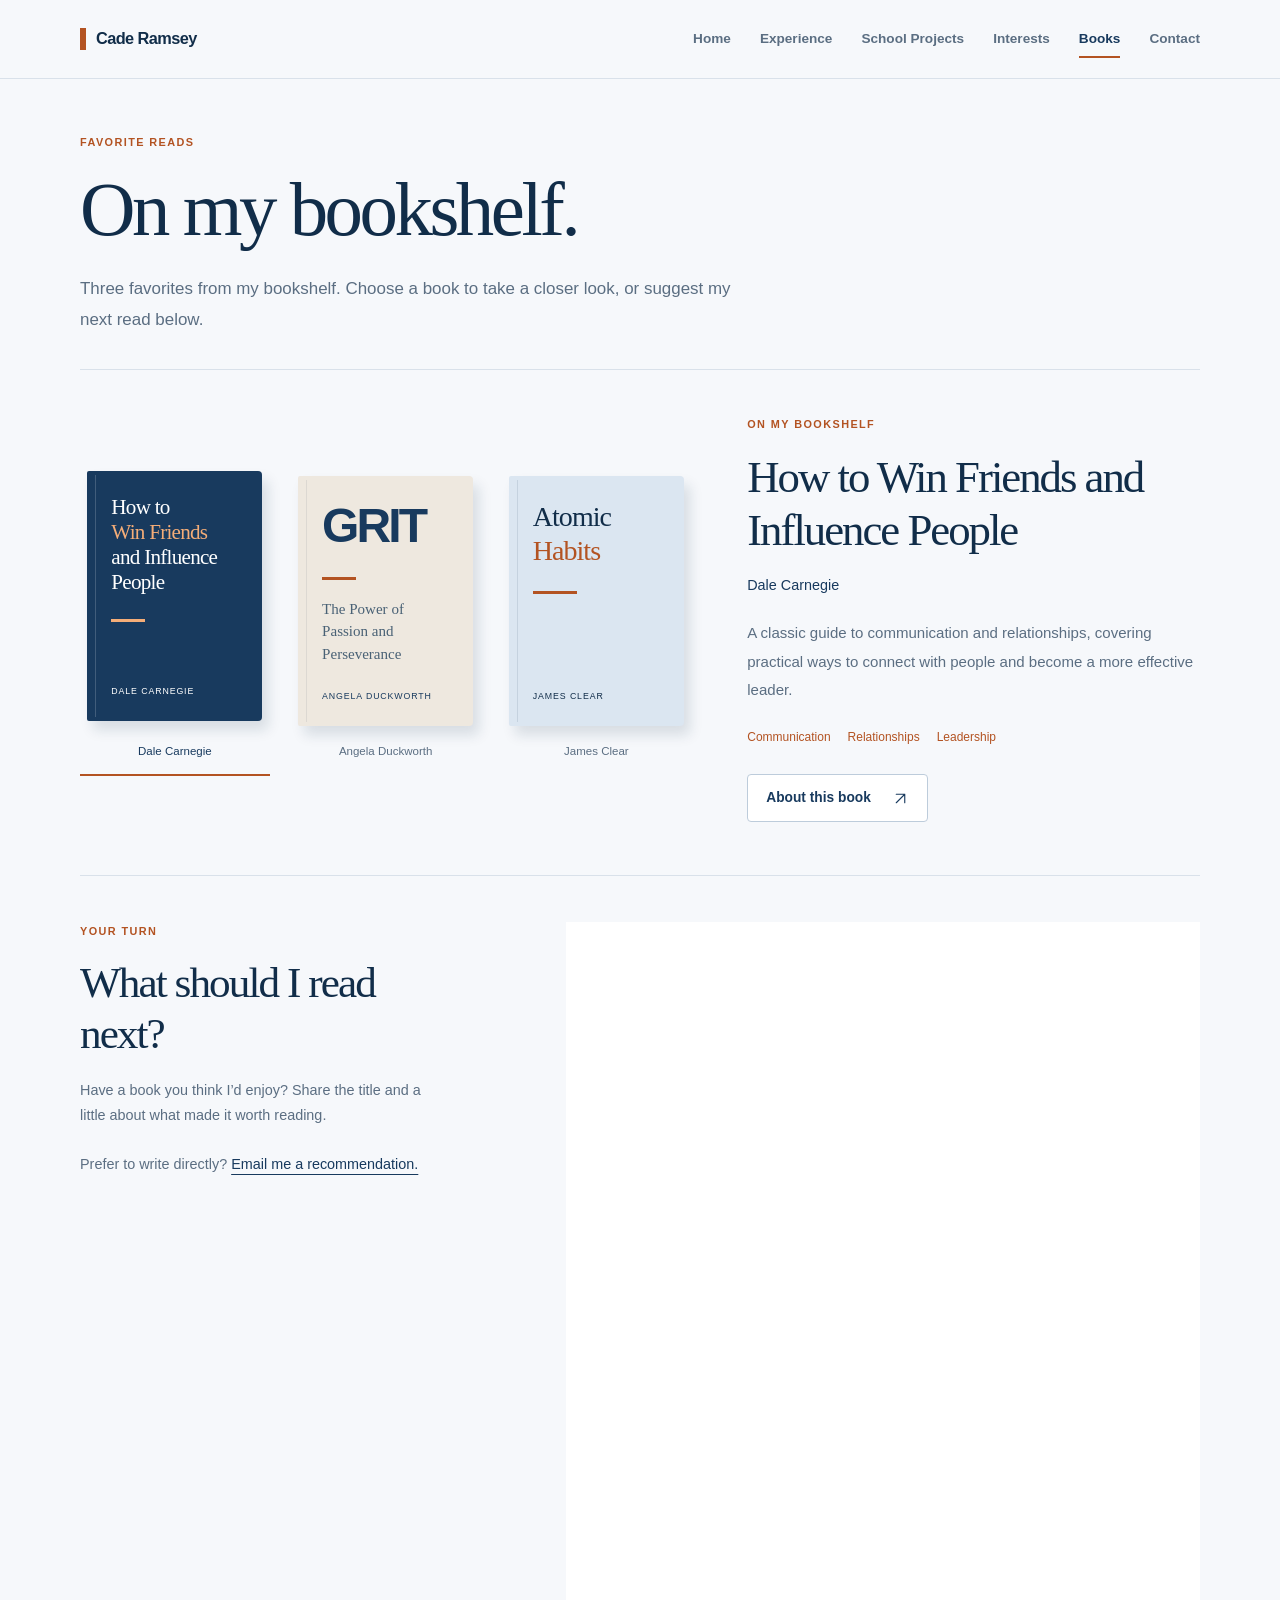
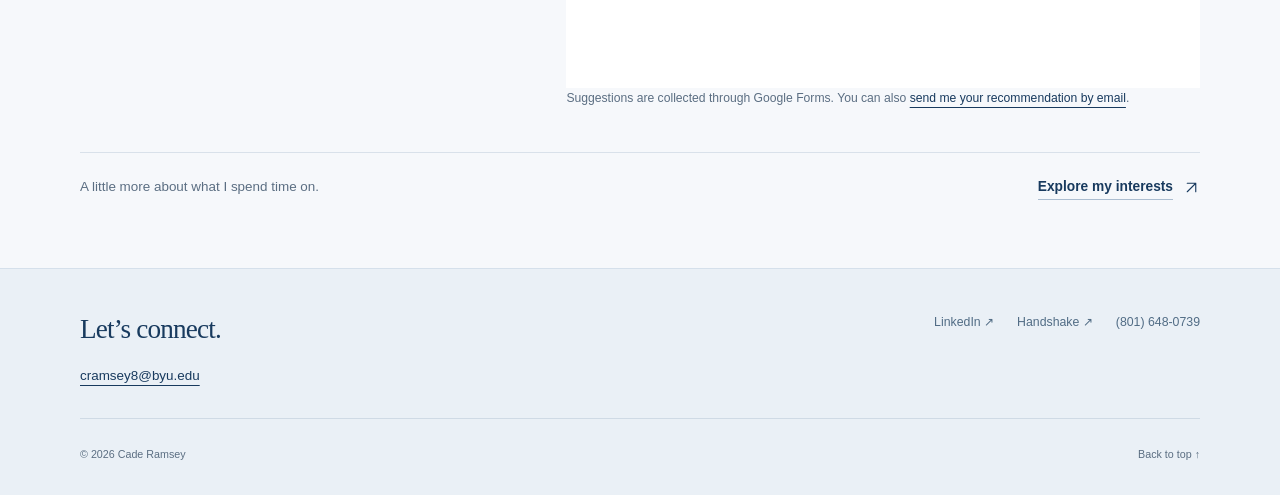
==== commit 84887c36: "Embed Google Form for book suggestions" ====
--- a/books.html
+++ b/books.html
@@ -41,17 +41,10 @@
     </div>
     <section class="book-suggestion" id="suggest-a-book" aria-labelledby="suggestion-title">
       <div class="suggestion-intro"><p class="eyebrow">Your turn</p><h2 id="suggestion-title">What should I read next?</h2><p>Have a book you think I’d enjoy? Share the title and a little about what made it worth reading.</p><p class="suggestion-email">Prefer to write directly? <a href="mailto:cramsey8@byu.edu?subject=Book%20suggestion">Email me a recommendation.</a></p></div>
-      <form class="book-suggestion-form" action="mailto:cramsey8@byu.edu" method="post" enctype="text/plain" data-book-suggestion aria-labelledby="suggestion-title" aria-describedby="suggestion-help">
-        <div class="suggestion-fields">
-          <div class="suggestion-field"><label for="suggested-title">Book title <span>(required)</span></label><input id="suggested-title" name="book_title" type="text" maxlength="120" required placeholder="The book you keep recommending"></div>
-          <div class="suggestion-field"><label for="suggested-author">Author <span>(optional)</span></label><input id="suggested-author" name="author" type="text" maxlength="120" placeholder="Who wrote it?"></div>
-        </div>
-        <div class="suggestion-field"><label for="suggested-reason">Why do you recommend it? <span>(optional)</span></label><textarea id="suggested-reason" name="reason" rows="4" maxlength="600" placeholder="What stayed with you after reading it?"></textarea></div>
-        <p class="suggestion-help" id="suggestion-help">Opens a draft in your email app. Review it there, then send it to me. You can also copy your suggestion and paste it into an email.</p>
-        <div class="suggestion-actions"><button class="button" type="submit">Open email draft <svg class="icon-arrow" viewBox="0 0 24 24" fill="none" stroke="currentColor" stroke-width="1.6" stroke-linecap="round" stroke-linejoin="round" aria-hidden="true"><path d="M6 18 18 6M6 6h12v12"/></svg></button><button class="button button-light" type="button" data-copy-suggestion>Copy suggestion</button></div>
-        <p class="suggestion-status" data-suggestion-status role="status" aria-live="polite" aria-atomic="true"></p>
-      </form>
-      <noscript><p class="suggestion-help">To suggest a book, use the email link and include its title, author, and why you recommend it.</p></noscript>
+      <div class="suggestion-form-wrap">
+        <iframe class="suggestion-form-embed" src="https://docs.google.com/forms/d/e/1FAIpQLSfRpP1YGdZIozdPMVIQ-Bem6CP-iKyLtQ1fnLNO4NMG5XdUoQ/viewform?embedded=true" title="Suggest a book for Cade Ramsey" width="640" height="766" frameborder="0" marginheight="0" marginwidth="0" loading="lazy">Loading…</iframe>
+        <p class="suggestion-help" id="suggestion-help">Suggestions are collected through Google Forms. You can also <a href="mailto:cramsey8@byu.edu?subject=Book%20suggestion">send me your recommendation by email</a>.</p>
+      </div>
     </section>
     <div class="page-crosslink"><p>A little more about what I spend time on.</p><a class="text-link" href="interests.html"><span>Explore my interests</span><svg class="icon-arrow" viewBox="0 0 24 24" fill="none" stroke="currentColor" stroke-width="1.6" stroke-linecap="round" stroke-linejoin="round" aria-hidden="true"><path d="M6 18 18 6M6 6h12v12"/></svg></a></div>
   </main>
--- a/styles.css
+++ b/styles.css
@@ -227,20 +227,10 @@
 .suggestion-intro > p:not(.eyebrow) { max-width: 370px; color: var(--muted); font-size: .9rem; }
 .suggestion-intro .suggestion-email { margin-top: 25px; font-size: .8rem; }
 .suggestion-email a { color: var(--ink); }
-.book-suggestion-form { display: none; min-width: 0; gap: 18px; }
-.js .book-suggestion-form { display: grid; }
-.suggestion-fields { display: grid; grid-template-columns: repeat(2, minmax(0, 1fr)); gap: 18px; }
-.suggestion-field { display: grid; min-width: 0; gap: 7px; }
-.suggestion-field label { color: var(--ink); font-size: .79rem; font-weight: 600; }
-.suggestion-field label span { color: var(--muted); font-size: .7rem; font-weight: 400; }
-.suggestion-field input, .suggestion-field textarea { width: 100%; min-width: 0; padding: 11px 13px; border: 1px solid #b9c9d9; border-radius: 3px; background: var(--white); color: var(--deep); font-size: 1rem; line-height: 1.6; transition: border-color .2s; }
-.suggestion-field input:hover, .suggestion-field textarea:hover { border-color: #7b95ae; }
-.suggestion-field input:focus, .suggestion-field textarea:focus { border-color: var(--accent); }
-.suggestion-field input::placeholder, .suggestion-field textarea::placeholder { color: var(--muted); opacity: 1; }
-.suggestion-field textarea { resize: vertical; min-height: 120px; }
+.suggestion-form-wrap { min-width: 0; }
+.suggestion-form-embed { display: block; width: 100%; height: 766px; border: 0; background: var(--white); }
 .suggestion-help { margin: 0; color: var(--muted); font-size: .76rem; line-height: 1.7; }
-.suggestion-actions { display: flex; flex-wrap: wrap; gap: 10px; }
-.suggestion-status { min-height: 1.6em; margin: 0; color: var(--ink); font-size: .78rem; line-height: 1.6; }
+.suggestion-help a { color: var(--ink); }
 .page-crosslink { display: flex; align-items: center; justify-content: space-between; flex-wrap: wrap; gap: 18px; margin-top: 32px; padding-top: 22px; border-top: 1px solid var(--line); }
 .page-crosslink p { margin: 0; color: var(--muted); font-size: .84rem; }
 .site-footer { padding: 37px 0 24px; background: #eaf0f6; border-top: 1px solid #d5e0eb; scroll-margin-top: 90px; }
@@ -366,7 +356,7 @@
   .book-suggestion { grid-template-columns: 1fr; gap: 22px; padding-top: 34px; }
   .suggestion-intro h2, .suggestion-intro > p:not(.eyebrow) { max-width: none; }
   .suggestion-intro .suggestion-email { margin-top: 16px; }
-  .suggestion-fields { grid-template-columns: 1fr; }
+  .suggestion-form-embed { height: 900px; }
   .footer-main { flex-direction: column; gap: 22px; }
   .footer-links { gap: 12px 20px; }
   .footer-bottom { margin-top: 25px; }
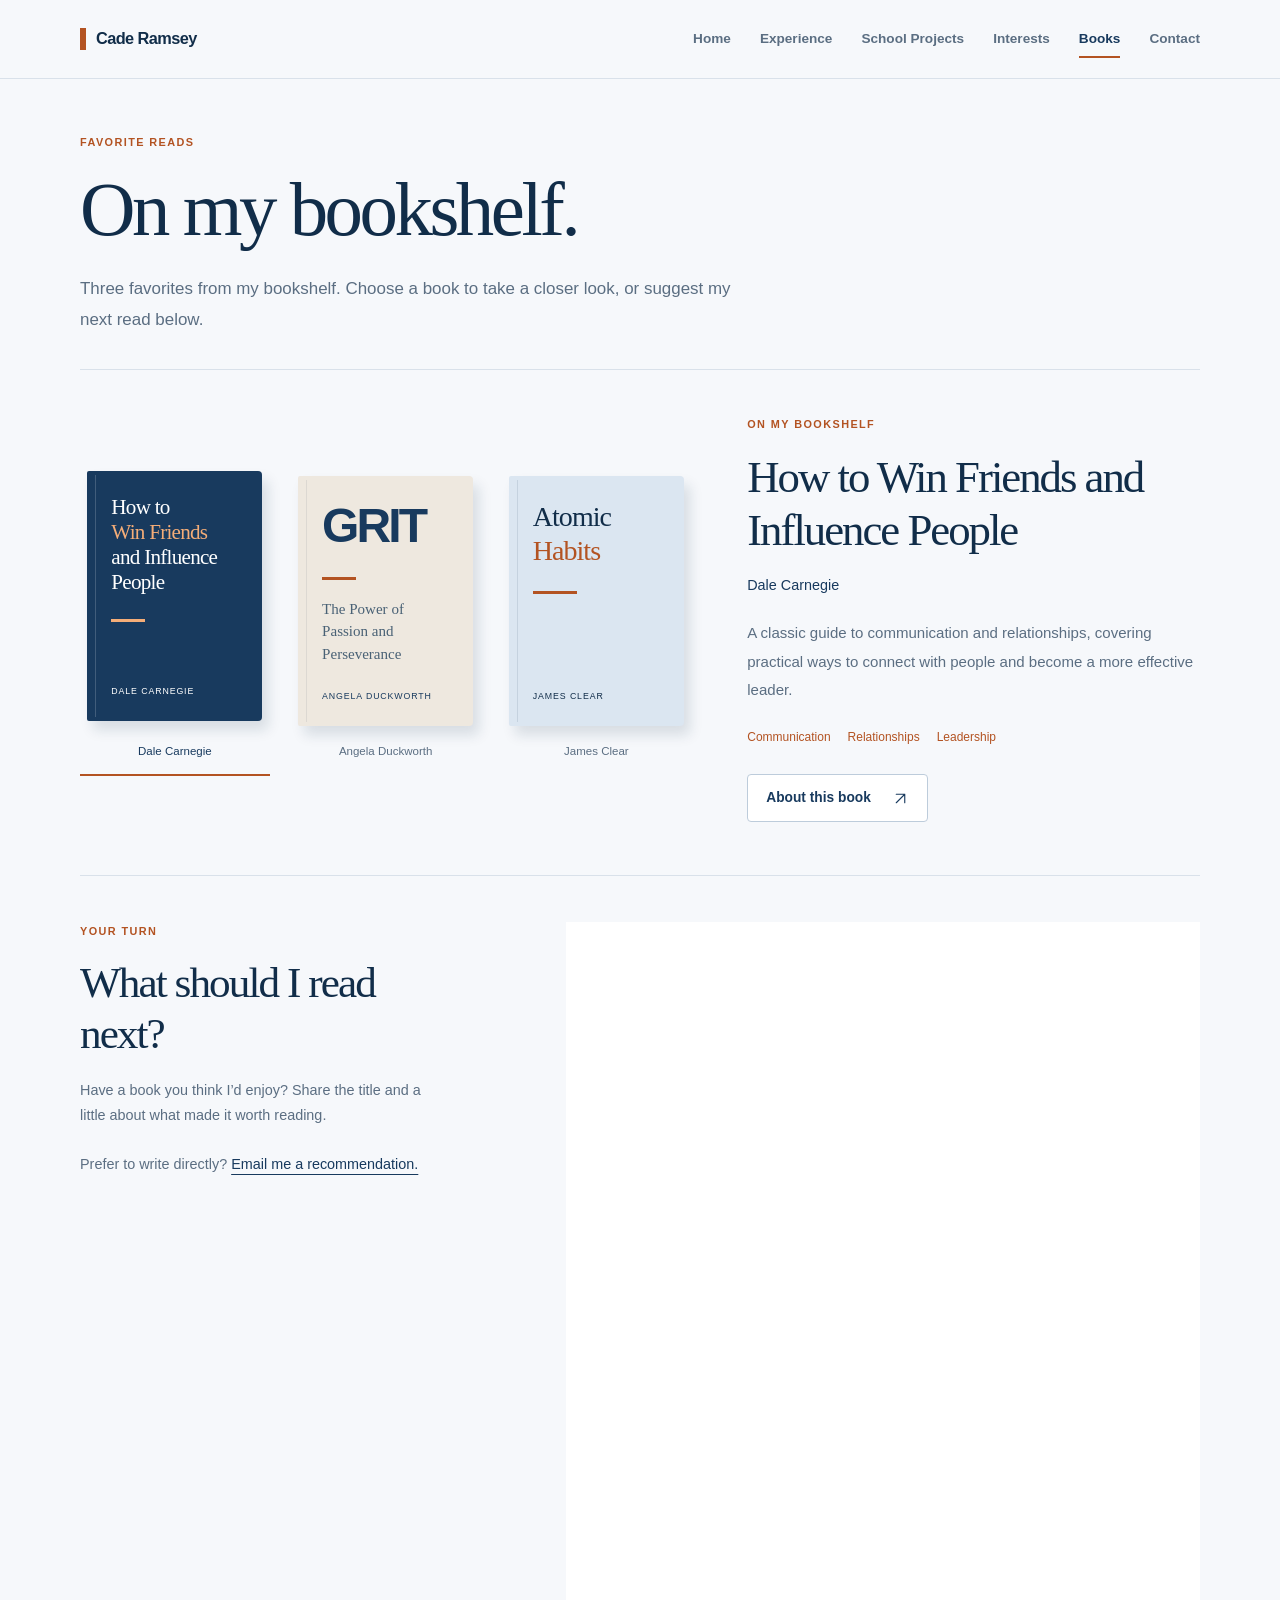
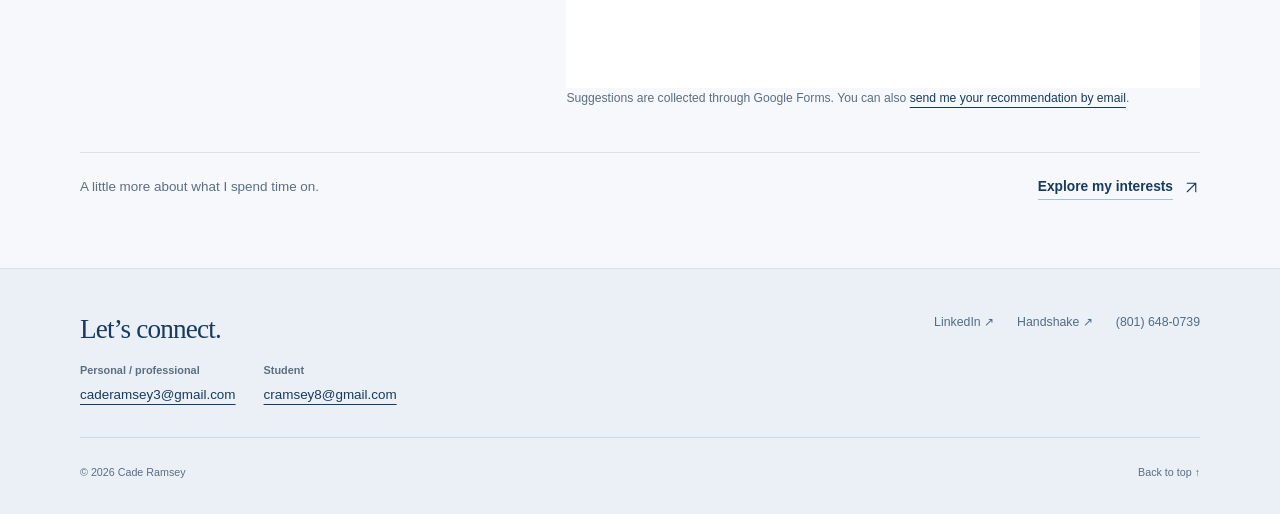
==== commit 0d04d63a: "Distinguish personal and student emails across contact sections" ====
--- a/books.html
+++ b/books.html
@@ -6,7 +6,7 @@
   <meta name="theme-color" content="#f6f8fb">
   <meta name="description" content="Explore Cade Ramsey’s favorite books: How to Win Friends and Influence People, Grit, and Atomic Habits. Share a suggestion for his next read.">
   <title>Books | Cade Ramsey</title>
-  <link rel="stylesheet" href="styles.css?v=books-suggestions">
+  <link rel="stylesheet" href="styles.css?v=contact-emails">
   <script src="site.js?v=books-suggestions" defer></script>
 </head>
 <body>
@@ -40,10 +40,10 @@
       </div>
     </div>
     <section class="book-suggestion" id="suggest-a-book" aria-labelledby="suggestion-title">
-      <div class="suggestion-intro"><p class="eyebrow">Your turn</p><h2 id="suggestion-title">What should I read next?</h2><p>Have a book you think I’d enjoy? Share the title and a little about what made it worth reading.</p><p class="suggestion-email">Prefer to write directly? <a href="mailto:cramsey8@byu.edu?subject=Book%20suggestion">Email me a recommendation.</a></p></div>
+      <div class="suggestion-intro"><p class="eyebrow">Your turn</p><h2 id="suggestion-title">What should I read next?</h2><p>Have a book you think I’d enjoy? Share the title and a little about what made it worth reading.</p><p class="suggestion-email">Prefer to write directly? <a href="mailto:caderamsey3@gmail.com?subject=Book%20suggestion">Email me a recommendation.</a></p></div>
       <div class="suggestion-form-wrap">
         <iframe class="suggestion-form-embed" src="https://docs.google.com/forms/d/e/1FAIpQLSfRpP1YGdZIozdPMVIQ-Bem6CP-iKyLtQ1fnLNO4NMG5XdUoQ/viewform?embedded=true" title="Suggest a book for Cade Ramsey" width="640" height="766" frameborder="0" marginheight="0" marginwidth="0" loading="lazy">Loading…</iframe>
-        <p class="suggestion-help" id="suggestion-help">Suggestions are collected through Google Forms. You can also <a href="mailto:cramsey8@byu.edu?subject=Book%20suggestion">send me your recommendation by email</a>.</p>
+        <p class="suggestion-help" id="suggestion-help">Suggestions are collected through Google Forms. You can also <a href="mailto:caderamsey3@gmail.com?subject=Book%20suggestion">send me your recommendation by email</a>.</p>
       </div>
     </section>
     <div class="page-crosslink"><p>A little more about what I spend time on.</p><a class="text-link" href="interests.html"><span>Explore my interests</span><svg class="icon-arrow" viewBox="0 0 24 24" fill="none" stroke="currentColor" stroke-width="1.6" stroke-linecap="round" stroke-linejoin="round" aria-hidden="true"><path d="M6 18 18 6M6 6h12v12"/></svg></a></div>
@@ -51,7 +51,7 @@
   <footer class="site-footer" id="contact">
     <div class="wrap">
       <div class="footer-main">
-        <div><p class="footer-title">Let’s connect.</p><a class="footer-email" href="mailto:cramsey8@byu.edu">cramsey8@byu.edu</a></div>
+        <div><p class="footer-title">Let’s connect.</p><dl class="footer-emails"><div><dt>Personal / professional</dt><dd><a class="footer-email" href="mailto:caderamsey3@gmail.com">caderamsey3@gmail.com</a></dd></div><div><dt>Student</dt><dd><a class="footer-email" href="mailto:cramsey8@gmail.com">cramsey8@gmail.com</a></dd></div></dl></div>
         <nav class="footer-links" aria-label="Contact links"><a href="https://www.linkedin.com/in/cade-ramsey" target="_blank" rel="noopener noreferrer">LinkedIn ↗</a><a href="https://byu.joinhandshake.com/profiles/m2m9yj" target="_blank" rel="noopener noreferrer">Handshake ↗</a><a href="tel:+18016480739">(801) 648-0739</a></nav>
       </div>
       <div class="footer-bottom"><span>© 2026 Cade Ramsey</span><a href="#top">Back to top ↑</a></div>
--- a/styles.css
+++ b/styles.css
@@ -78,6 +78,8 @@
 .brand-icon { width: 23px; height: 23px; flex: 0 0 23px; }
 .handshake-icon { border-radius: 3px; }
 .direct-contact { display: flex; flex-wrap: wrap; align-items: center; gap: 5px 20px; margin-top: 14px; }
+.contact-email { display: grid; min-width: 0; }
+.contact-email-label { color: var(--muted); font-size: .66rem; font-weight: 600; }
 .email-group { display: inline-flex; align-items: center; min-width: 0; }
 .direct-link { display: inline-flex; align-items: center; gap: 8px; min-height: 42px; color: var(--muted); font-size: .78rem; text-decoration: none; }
 .direct-link:hover { color: var(--ink); text-decoration: underline; }
@@ -236,7 +238,10 @@
 .site-footer { padding: 37px 0 24px; background: #eaf0f6; border-top: 1px solid #d5e0eb; scroll-margin-top: 90px; }
 .footer-main { display: flex; align-items: start; justify-content: space-between; gap: 32px; }
 .footer-title { margin: 0 0 9px; color: var(--ink); font-family: var(--serif); font-size: 1.7rem; letter-spacing: -.03em; }
-.footer-email { color: var(--ink); font-size: .84rem; }
+.footer-emails { display: flex; flex-wrap: wrap; gap: 12px 28px; margin: 0; }
+.footer-emails dt { color: var(--muted); font-size: .68rem; font-weight: 600; }
+.footer-emails dd { margin: 0; }
+.footer-email { color: var(--ink); font-size: .84rem; overflow-wrap: anywhere; }
 .footer-links { display: flex; flex-wrap: wrap; gap: 12px 23px; margin-top: 6px; }
 .footer-links a { color: #516c85; font-size: .77rem; text-decoration: none; }
 .footer-links a:hover { color: var(--accent); text-decoration: underline; }
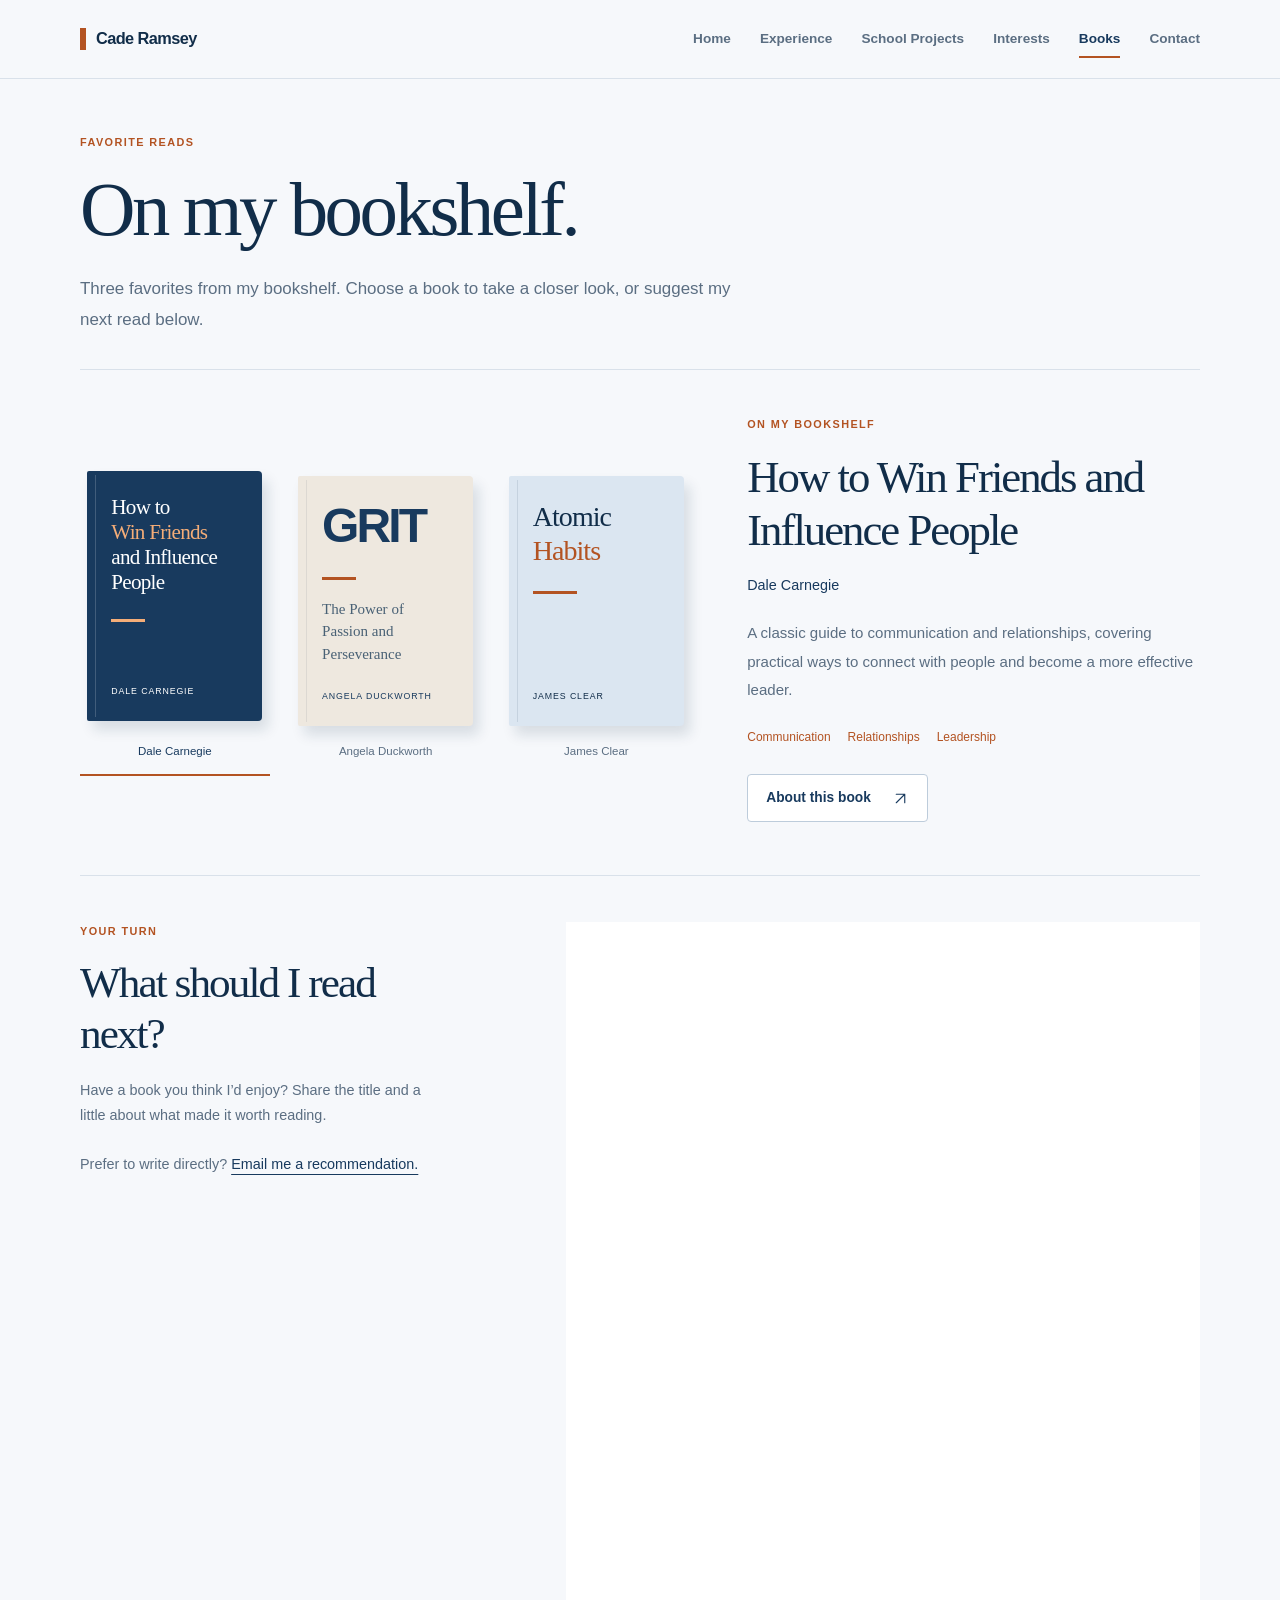
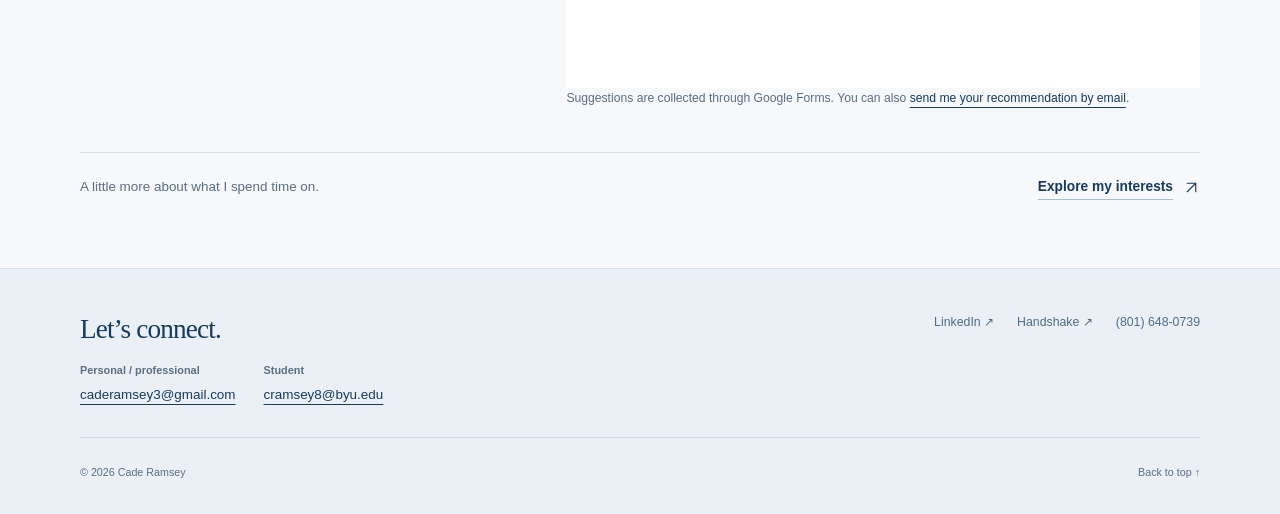
==== commit b7237931: "Correct student contact email to cramsey8@byu.edu" ====
--- a/books.html
+++ b/books.html
@@ -51,7 +51,7 @@
   <footer class="site-footer" id="contact">
     <div class="wrap">
       <div class="footer-main">
-        <div><p class="footer-title">Let’s connect.</p><dl class="footer-emails"><div><dt>Personal / professional</dt><dd><a class="footer-email" href="mailto:caderamsey3@gmail.com">caderamsey3@gmail.com</a></dd></div><div><dt>Student</dt><dd><a class="footer-email" href="mailto:cramsey8@gmail.com">cramsey8@gmail.com</a></dd></div></dl></div>
+        <div><p class="footer-title">Let’s connect.</p><dl class="footer-emails"><div><dt>Personal / professional</dt><dd><a class="footer-email" href="mailto:caderamsey3@gmail.com">caderamsey3@gmail.com</a></dd></div><div><dt>Student</dt><dd><a class="footer-email" href="mailto:cramsey8@byu.edu">cramsey8@byu.edu</a></dd></div></dl></div>
         <nav class="footer-links" aria-label="Contact links"><a href="https://www.linkedin.com/in/cade-ramsey" target="_blank" rel="noopener noreferrer">LinkedIn ↗</a><a href="https://byu.joinhandshake.com/profiles/m2m9yj" target="_blank" rel="noopener noreferrer">Handshake ↗</a><a href="tel:+18016480739">(801) 648-0739</a></nav>
       </div>
       <div class="footer-bottom"><span>© 2026 Cade Ramsey</span><a href="#top">Back to top ↑</a></div>
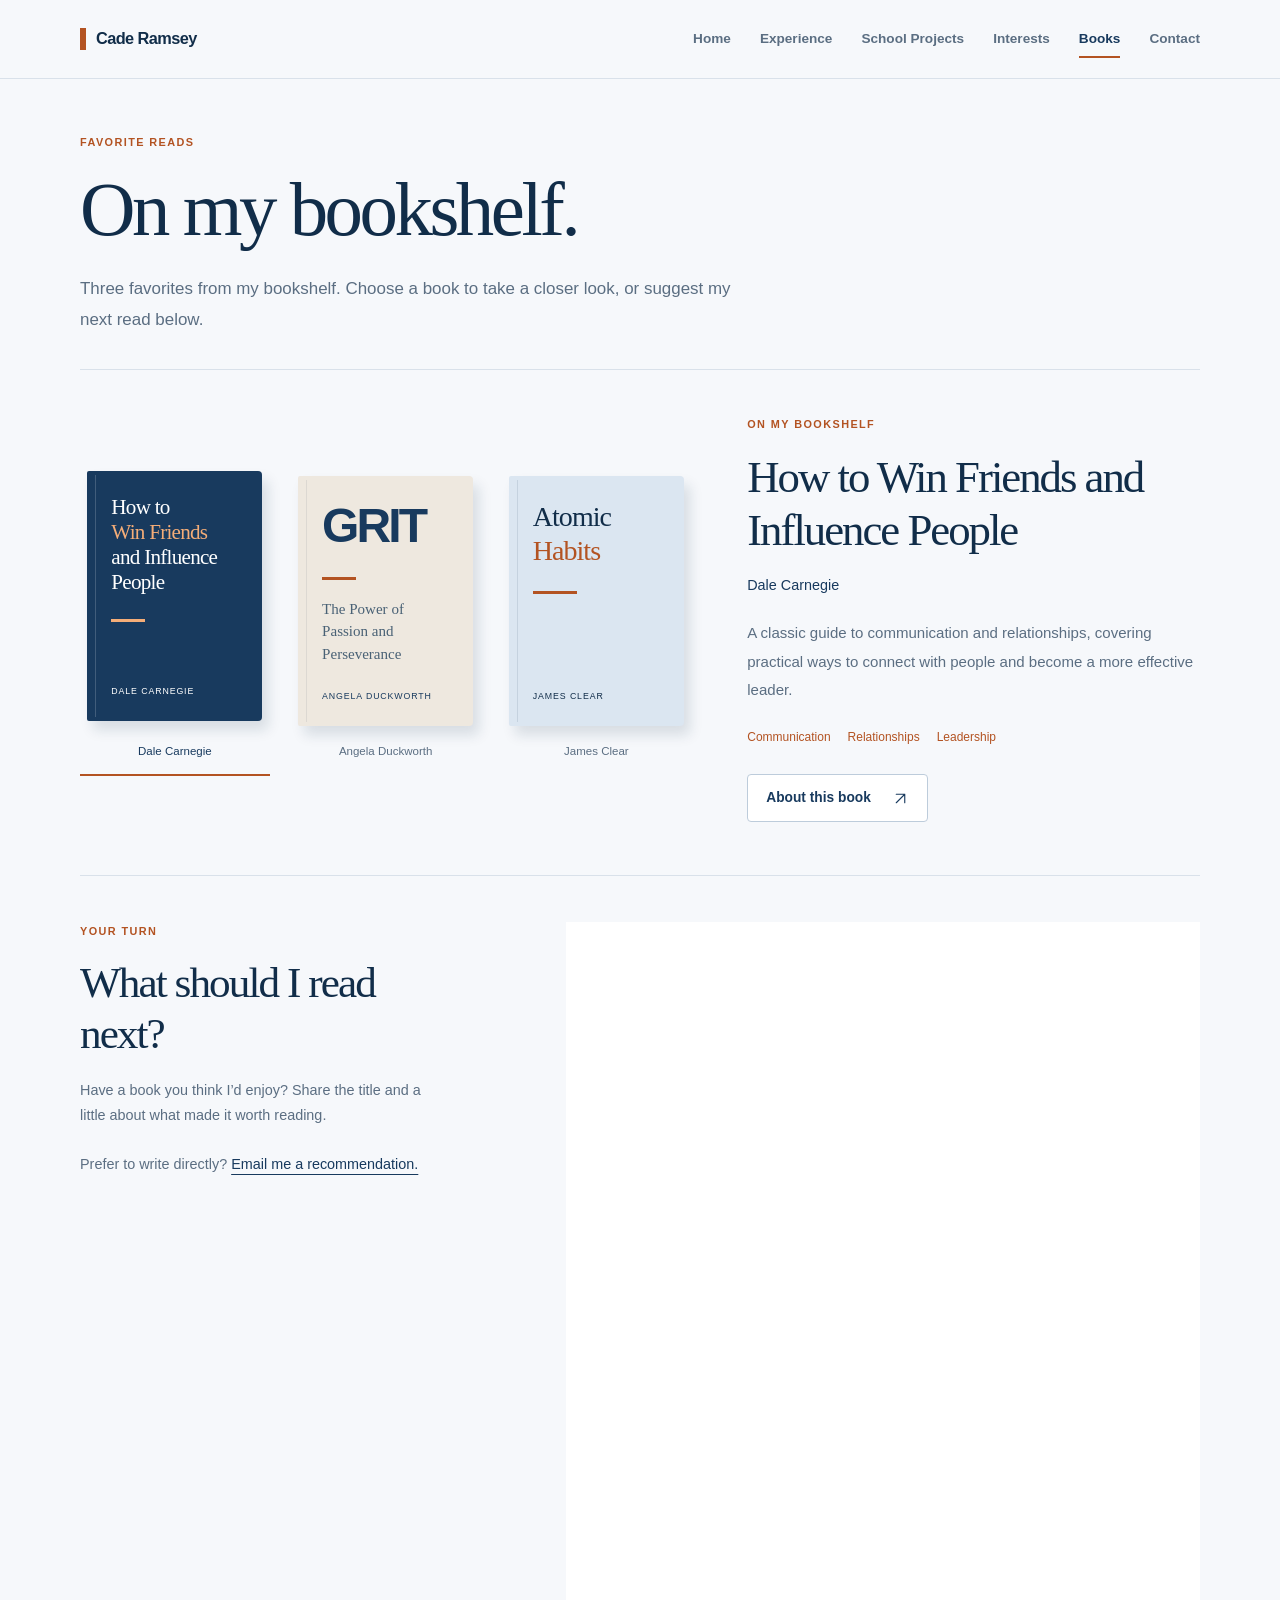
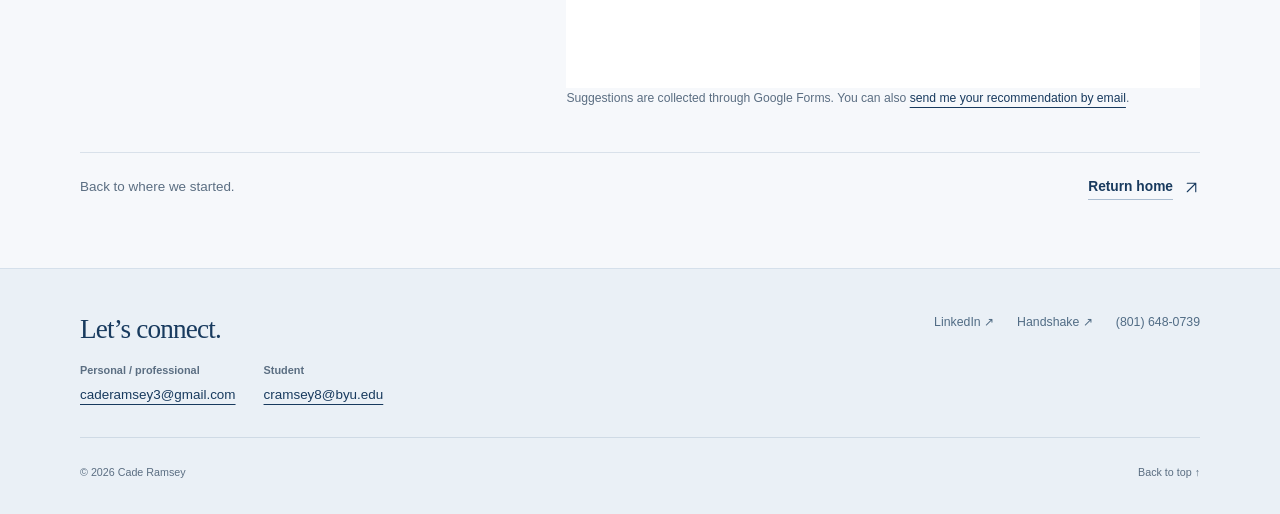
==== commit 1072ebd0: "Follow page order in bottom navigation links" ====
--- a/books.html
+++ b/books.html
@@ -7,11 +7,11 @@
   <meta name="description" content="Explore Cade Ramsey’s favorite books: How to Win Friends and Influence People, Grit, and Atomic Habits. Share a suggestion for his next read.">
   <title>Books | Cade Ramsey</title>
   <link rel="stylesheet" href="styles.css?v=contact-emails">
-  <script src="site.js?v=books-suggestions" defer></script>
+  <script src="site.js?v=back-to-top" defer></script>
 </head>
-<body>
+<body id="top">
   <a class="skip-link" href="#main-content">Skip to content</a>
-  <header class="site-header" id="top">
+  <header class="site-header">
     <div class="wrap header-inner">
       <a class="wordmark" href="index.html" aria-label="Cade Ramsey, home">Cade Ramsey</a>
       <button class="menu-toggle" type="button" data-menu-toggle aria-controls="site-navigation" aria-expanded="false"><span data-menu-label>Menu</span><svg class="menu-icon" viewBox="0 0 24 24" fill="none" stroke="currentColor" stroke-width="1.7" aria-hidden="true"><path d="M4 8h16"/><path d="M4 16h16"/></svg></button>
@@ -46,7 +46,7 @@
         <p class="suggestion-help" id="suggestion-help">Suggestions are collected through Google Forms. You can also <a href="mailto:caderamsey3@gmail.com?subject=Book%20suggestion">send me your recommendation by email</a>.</p>
       </div>
     </section>
-    <div class="page-crosslink"><p>A little more about what I spend time on.</p><a class="text-link" href="interests.html"><span>Explore my interests</span><svg class="icon-arrow" viewBox="0 0 24 24" fill="none" stroke="currentColor" stroke-width="1.6" stroke-linecap="round" stroke-linejoin="round" aria-hidden="true"><path d="M6 18 18 6M6 6h12v12"/></svg></a></div>
+    <div class="page-crosslink"><p>Back to where we started.</p><a class="text-link" href="index.html"><span>Return home</span><svg class="icon-arrow" viewBox="0 0 24 24" fill="none" stroke="currentColor" stroke-width="1.6" stroke-linecap="round" stroke-linejoin="round" aria-hidden="true"><path d="M6 18 18 6M6 6h12v12"/></svg></a></div>
   </main>
   <footer class="site-footer" id="contact">
     <div class="wrap">
--- a/styles.css
+++ b/styles.css
@@ -101,7 +101,7 @@
 .work-year { color: var(--muted); font-size: .78rem; }
 .work-name { display: block; color: var(--ink); font-size: 1.03rem; font-weight: 650; }
 .work-role { display: block; margin-top: 3px; color: var(--muted); font-size: .83rem; }
-.elsewhere { display: grid; grid-template-columns: 1fr 1fr; gap: 42px; margin: 48px 0 64px; }
+.elsewhere { display: grid; grid-template-columns: repeat(3, minmax(0, 1fr)); gap: 42px; margin: 48px 0 64px; }
 .elsewhere-link { display: block; padding-top: 23px; border-top: 2px solid var(--ink); text-decoration: none; }
 .elsewhere-link .eyebrow { margin-bottom: 12px; }
 .elsewhere-link h2 { display: flex; align-items: center; justify-content: space-between; gap: 20px; margin-bottom: 12px; font-size: 2rem; }
@@ -124,7 +124,9 @@
 .js [data-expand-all] { display: inline-block; }
 .experience-list { margin-top: 9px; }
 .experience-row { display: grid; grid-template-columns: 185px minmax(0,1fr); gap: 42px; padding: 34px 0 37px; border-bottom: 1px solid var(--line); scroll-margin-top: 105px; }
+.experience-row-photo { grid-template-columns: 240px minmax(0, 1fr); }
 .role-figure { margin: 0; }
+.role-photo { width: 100%; height: auto; border-radius: 3px; background: var(--blue); }
 .role-art { padding: 5px 8px; background: var(--blue); border-radius: 3px; }
 .role-art svg { width: 100%; height: auto; }
 .role-figure figcaption { padding-top: 16px; }
@@ -173,14 +175,32 @@
 .project-item > p { margin-bottom: 12px; color: var(--muted); font-size: .85rem; }
 .project-item details p { margin: 4px 0 14px; color: var(--muted); font-size: .84rem; }
 .project-item .text-link { margin-top: 14px; font-size: .77rem; }
+/* Horizontal app gallery; school project grids keep their existing layout. */
+#building .project-carousel { grid-template-columns: none; grid-auto-flow: column; grid-auto-columns: calc((100% - 44px) / 3); gap: 22px; overflow-x: auto; overscroll-behavior-x: contain; scroll-snap-type: x proximity; scrollbar-width: thin; scrollbar-color: var(--muted) var(--blue); margin-top: 12px; padding: 5px 5px 20px; scroll-padding-inline: 5px; }
+.project-carousel > .project-item { scroll-snap-align: start; }
+.project-navigation { display: flex; align-items: center; justify-content: space-between; gap: 16px; margin-top: 18px; }
+.project-navigation p { margin: 0; color: var(--muted); font-size: .75rem; }
+.project-scroll-buttons { display: none; gap: 8px; }
+.js .project-scroll-buttons { display: flex; }
+.project-scroll-button { display: grid; place-items: center; width: 44px; height: 44px; padding: 0; border: 1px solid var(--line); border-radius: 4px; background: var(--paper); color: var(--ink); font-size: 1.2rem; transition: background .18s, color .18s; }
+.project-scroll-button:hover:not(:disabled) { background: var(--ink); color: white; }
+.project-scroll-button:disabled { opacity: .35; }
+.project-item > .project-stage { margin-bottom: 6px; color: var(--accent); font-size: .68rem; font-weight: 650; letter-spacing: .06em; text-transform: uppercase; }
+@media (max-width: 1000px) {
+  #building .project-carousel { grid-auto-columns: 44%; }
+}
+@media (max-width: 620px) {
+  #building .project-carousel { grid-auto-columns: 86%; }
+}
 .school-project-grid { grid-template-columns: repeat(2, minmax(0, 1fr)); gap: 30px 34px; }
 .school-project-card .project-art { border: 1px dashed #c6d3e0; background: #edf2f8; }
 .school-project-status { display: inline-block; margin-bottom: 8px; color: var(--muted); font-size: .68rem; font-weight: 600; letter-spacing: .07em; text-transform: uppercase; }
 .story-grid { display: grid; grid-template-columns: 1.15fr .85fr; gap: 65px; align-items: center; padding-top: 39px; border-top: 1px solid var(--line); }
 .story-grid h2 { margin-bottom: 20px; }
 .story-grid p { max-width: 590px; color: var(--muted); font-size: .94rem; }
-.history-illustration { align-self: end; overflow: hidden; border-radius: 3px; background: var(--blue); }
-.history-illustration svg { width: 100%; height: auto; }
+.history-photo { width: min(100%, 360px); min-width: 0; margin: 0; justify-self: end; }
+.history-photo img { width: 100%; height: auto; border-radius: 3px; background: var(--blue); }
+.history-photo figcaption { padding-top: 10px; color: var(--muted); font-size: .73rem; }
 .running-section { display: grid; grid-template-columns: 1.15fr .85fr; gap: 60px; align-items: center; padding: 37px 40px; border-radius: 4px; background: var(--ink); color: white; scroll-margin-top: 100px; }
 .running-section .eyebrow { color: var(--accent-light); }
 .running-section h2 { color: white; margin-bottom: 17px; font-size: 2.4rem; }
@@ -253,6 +273,7 @@
   .home-hero { gap: 42px; }
   .site-nav { gap: 22px; }
   .experience-row { grid-template-columns: 160px minmax(0,1fr); gap: 28px; }
+  .experience-row-photo { grid-template-columns: 200px minmax(0, 1fr); }
   .books-layout { grid-template-columns: 1fr; gap: 30px; }
   .book-options { width: 100%; max-width: 640px; margin-inline: auto; }
   .book-art { width: 155px; padding: 21px 17px 19px 21px; height: 230px; }
@@ -260,6 +281,7 @@
   .story-grid { gap: 38px; }
 }
 @media (max-width: 800px) {
+  .elsewhere { grid-template-columns: 1fr; gap: 30px; }
   .wrap { width: min(1120px, calc(100% - 42px)); }
   .header-inner { min-height: 67px; flex-wrap: wrap; gap: 0 25px; }
   .site-nav { flex: 0 0 100%; gap: 22px; padding-bottom: 12px; flex-wrap: wrap; }
@@ -275,6 +297,7 @@
   .context-strip { grid-template-columns: 1.5fr 1fr; }
   .context-strip > div:last-child { grid-column: 1 / -1; }
   .experience-row { grid-template-columns: 135px minmax(0,1fr); gap: 25px; }
+  .experience-row-photo { grid-template-columns: 170px minmax(0, 1fr); }
   .project-list { gap: 20px; }
   .education-grid { gap: 30px; }
   .running-section { gap: 30px; padding: 30px; }
@@ -324,6 +347,8 @@
   .role-figure figcaption { padding-top: 0; }
   .role-figure strong { font-size: 1.9rem; }
   .role-figure figcaption span { max-width: 200px; font-size: .7rem; }
+  .role-figure-photo { display: block; width: min(100%, 280px); }
+  .role-figure-photo figcaption { padding-top: 12px; }
   .role-head { gap: 9px; }
   .role-head h2 { font-size: 1.55rem; }
   .role-org { font-size: .74rem; }
@@ -342,7 +367,7 @@
   .story-grid { grid-template-columns: 1fr; gap: 20px; padding-top: 30px; }
   .story-grid h2 { font-size: 2rem; }
   .story-grid p { font-size: .9rem; }
-  .history-illustration { max-width: 420px; width: 100%; justify-self: center; }
+  .history-photo { justify-self: center; }
   .running-section { grid-template-columns: 1fr; gap: 26px; padding: 28px 24px; }
   .running-section h2 { font-size: 2rem; }
   .running-section p { font-size: .87rem; }
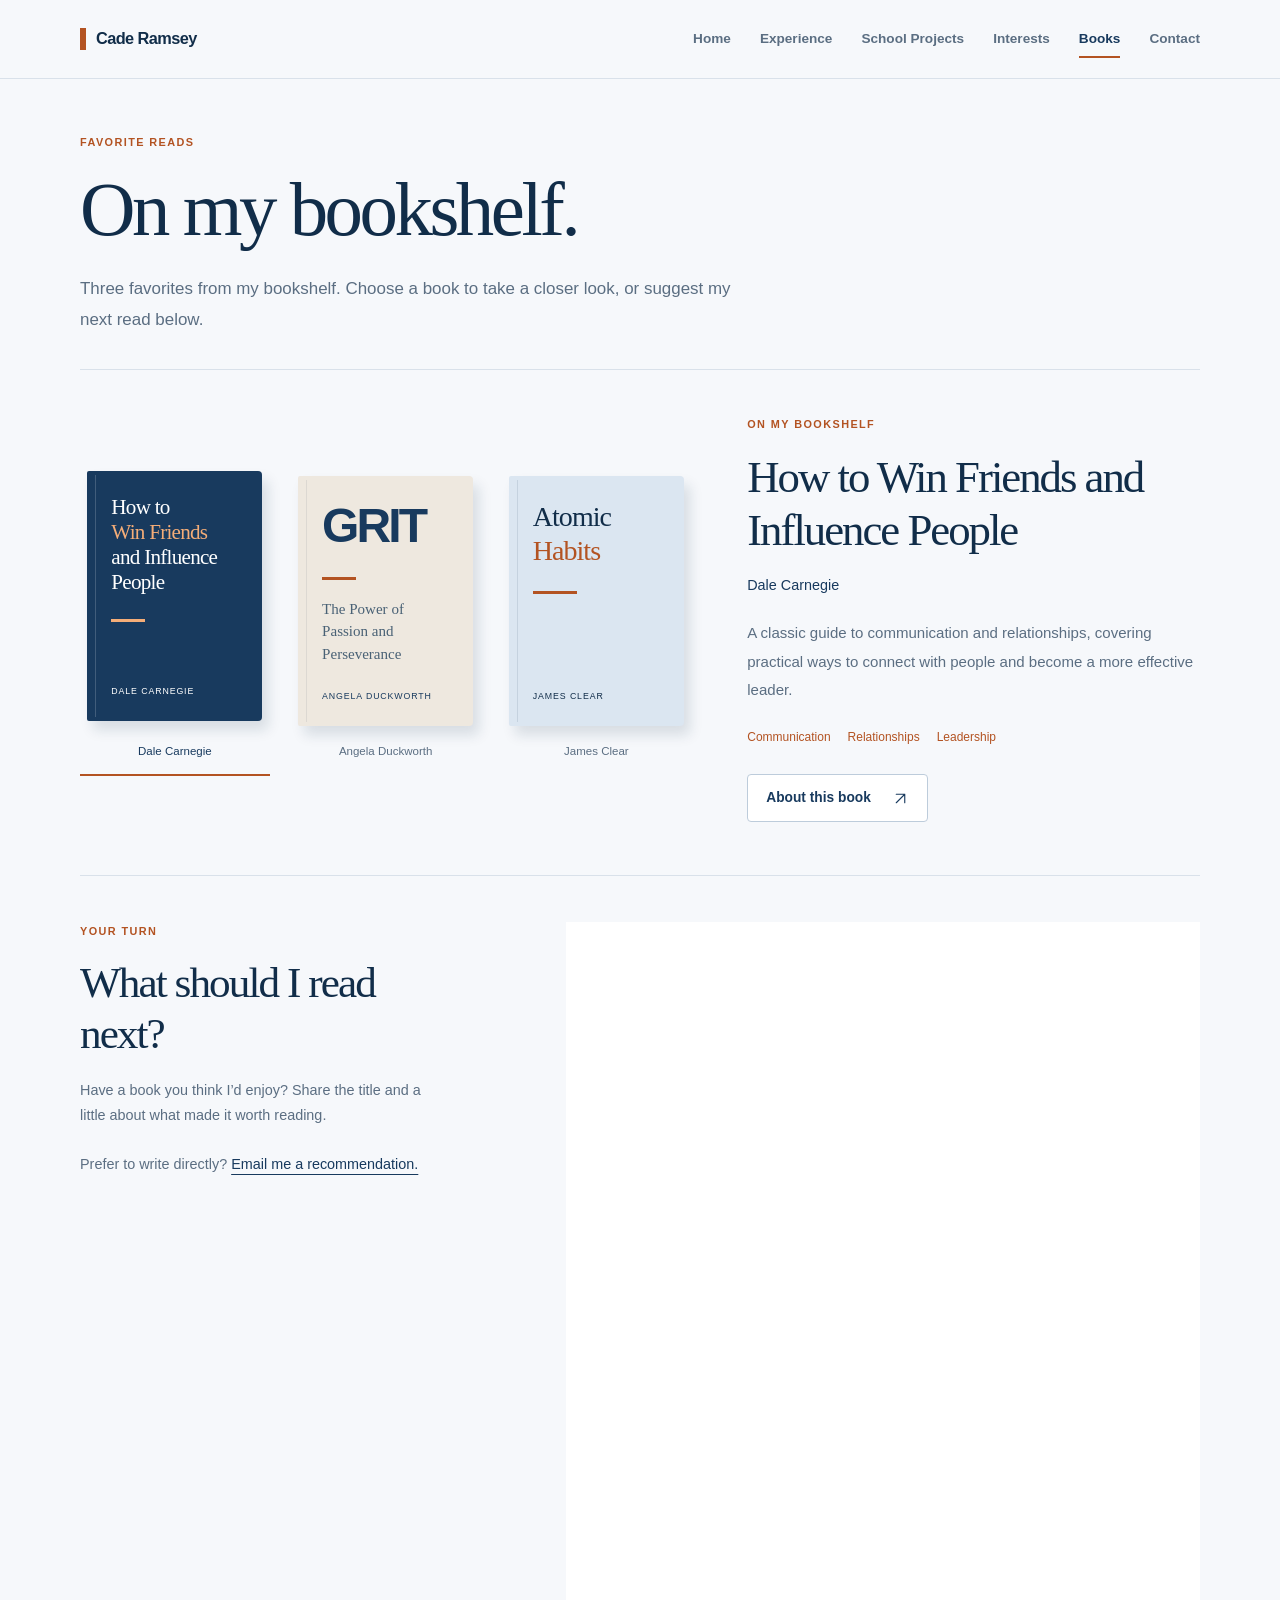
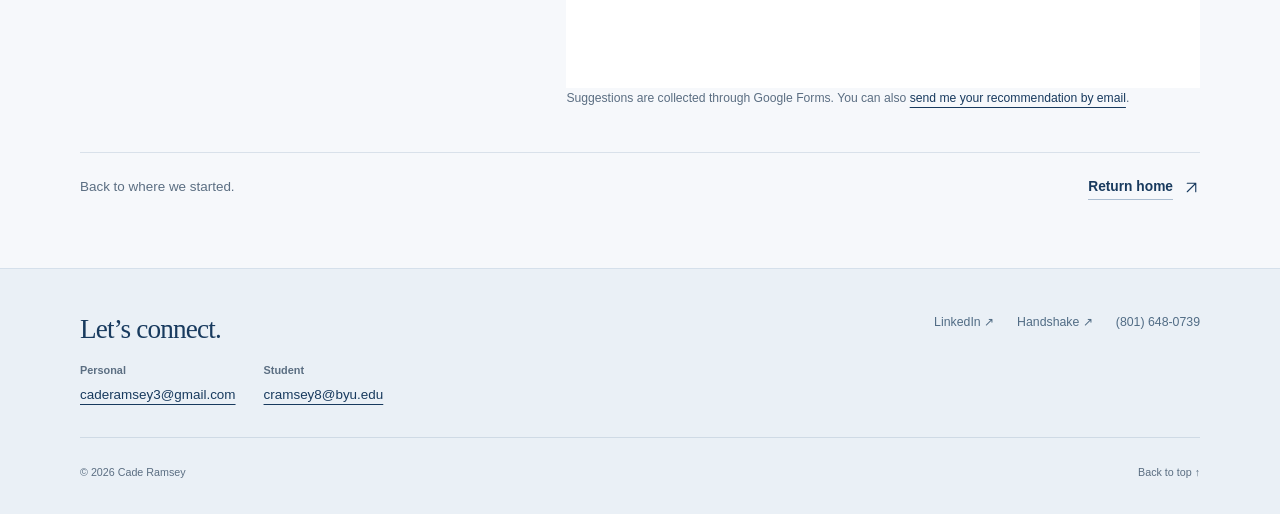
==== commit e8c513b5: "Add Pitch59 profile tile and arrange home contacts side by side" ====
--- a/books.html
+++ b/books.html
@@ -51,7 +51,7 @@
   <footer class="site-footer" id="contact">
     <div class="wrap">
       <div class="footer-main">
-        <div><p class="footer-title">Let’s connect.</p><dl class="footer-emails"><div><dt>Personal / professional</dt><dd><a class="footer-email" href="mailto:caderamsey3@gmail.com">caderamsey3@gmail.com</a></dd></div><div><dt>Student</dt><dd><a class="footer-email" href="mailto:cramsey8@byu.edu">cramsey8@byu.edu</a></dd></div></dl></div>
+        <div><p class="footer-title">Let’s connect.</p><dl class="footer-emails"><div><dt>Personal</dt><dd><a class="footer-email" href="mailto:caderamsey3@gmail.com">caderamsey3@gmail.com</a></dd></div><div><dt>Student</dt><dd><a class="footer-email" href="mailto:cramsey8@byu.edu">cramsey8@byu.edu</a></dd></div></dl></div>
         <nav class="footer-links" aria-label="Contact links"><a href="https://www.linkedin.com/in/cade-ramsey" target="_blank" rel="noopener noreferrer">LinkedIn ↗</a><a href="https://byu.joinhandshake.com/profiles/m2m9yj" target="_blank" rel="noopener noreferrer">Handshake ↗</a><a href="tel:+18016480739">(801) 648-0739</a></nav>
       </div>
       <div class="footer-bottom"><span>© 2026 Cade Ramsey</span><a href="#top">Back to top ↑</a></div>
--- a/styles.css
+++ b/styles.css
@@ -77,7 +77,9 @@
 .profile-link:hover { border-color: var(--accent); transform: translateY(-2px); }
 .brand-icon { width: 23px; height: 23px; flex: 0 0 23px; }
 .handshake-icon { border-radius: 3px; }
-.direct-contact { display: flex; flex-wrap: wrap; align-items: center; gap: 5px 20px; margin-top: 14px; }
+.direct-contact { display: flex; flex-wrap: wrap; align-items: flex-end; gap: 6px 18px; margin-top: 14px; }
+.direct-contact .contact-phone { align-self: flex-end; white-space: nowrap; }
+.direct-contact .direct-link, .direct-contact .direct-link span { min-width: 0; }
 .contact-email { display: grid; min-width: 0; }
 .contact-email-label { color: var(--muted); font-size: .66rem; font-weight: 600; }
 .email-group { display: inline-flex; align-items: center; min-width: 0; }
